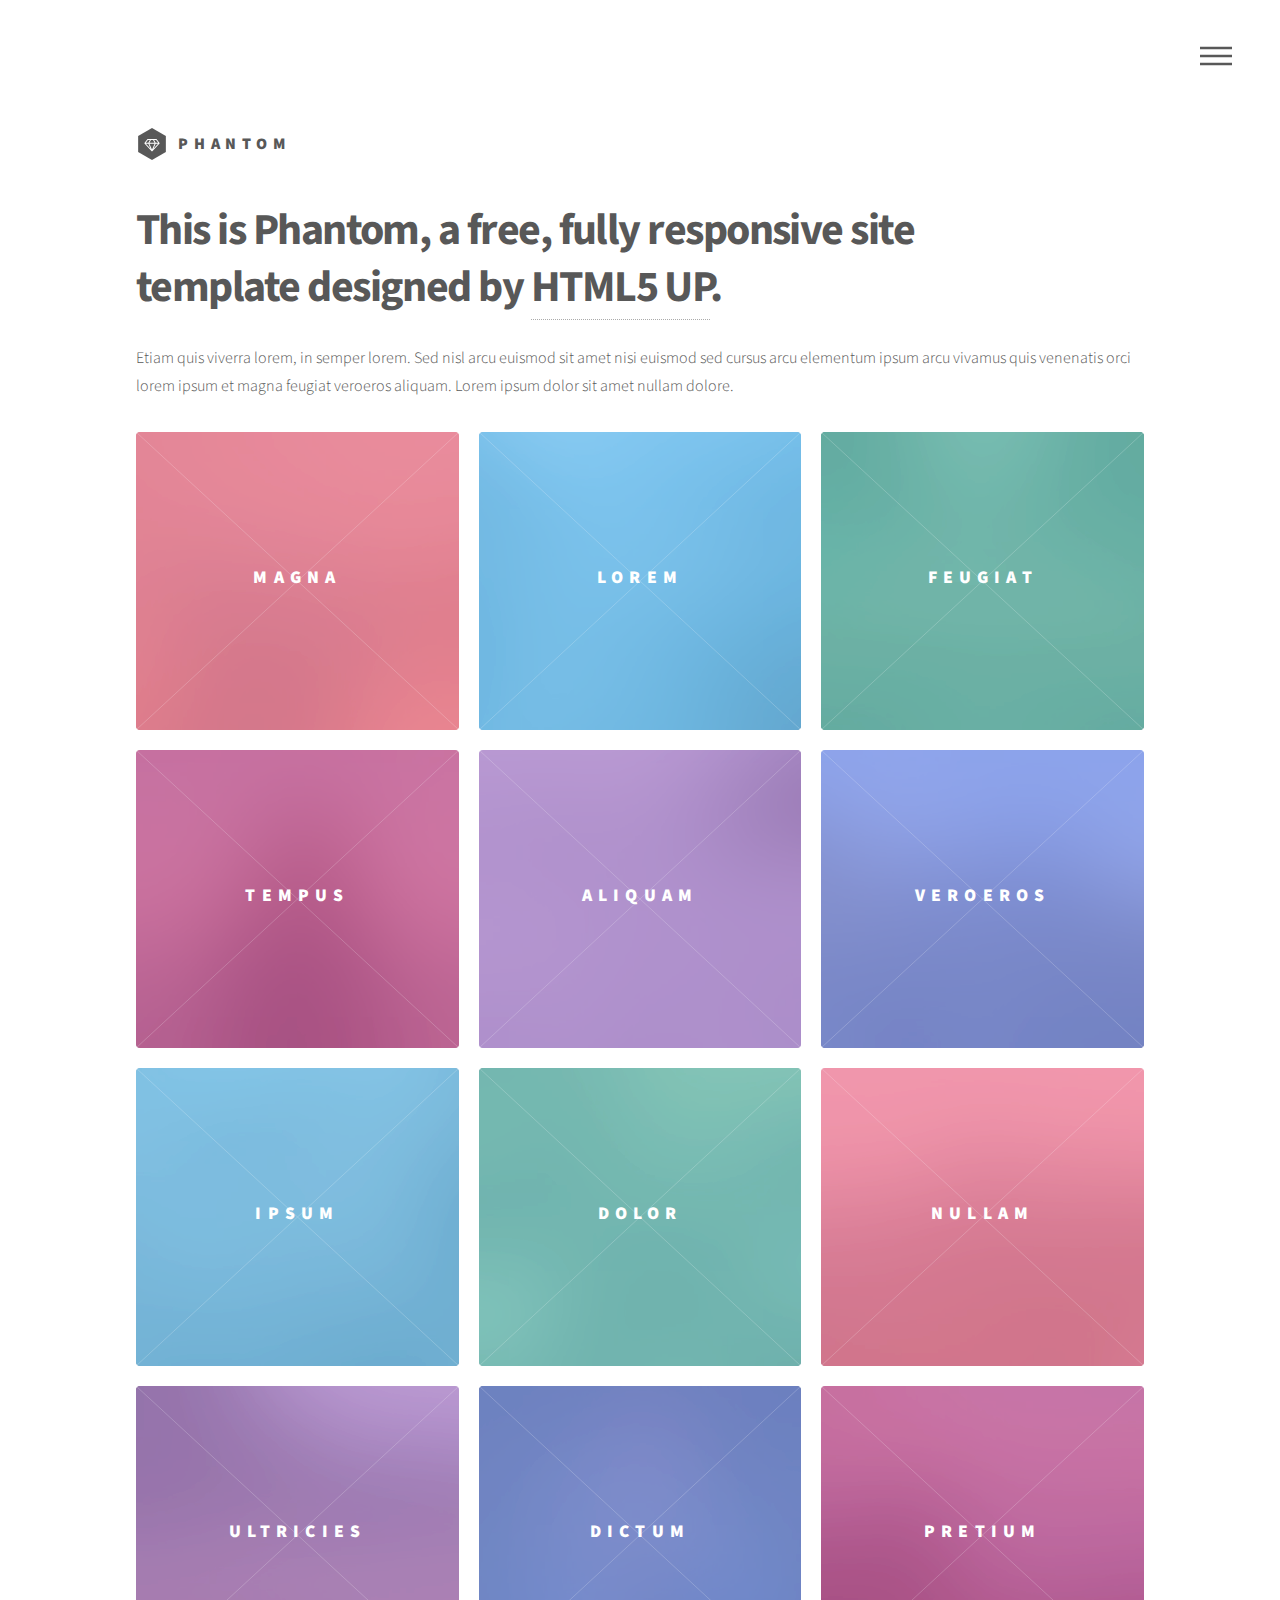
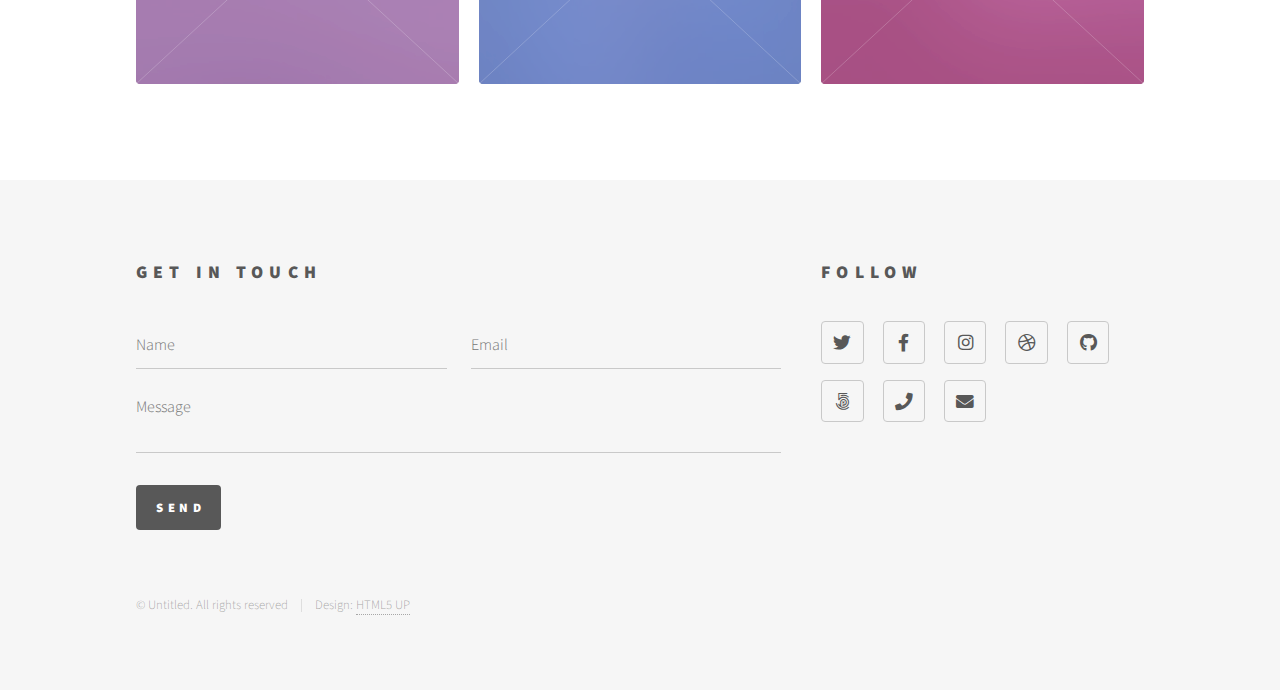
==== index.html @ d9056ede "added template" ====
<!DOCTYPE HTML>
<!--
	Phantom by HTML5 UP
	html5up.net | @ajlkn
	Free for personal and commercial use under the CCA 3.0 license (html5up.net/license)
-->
<html>
	<head>
		<title>Phantom by HTML5 UP</title>
		<meta charset="utf-8" />
		<meta name="viewport" content="width=device-width, initial-scale=1, user-scalable=no" />
		<link rel="stylesheet" href="assets/css/main.css" />
		<noscript><link rel="stylesheet" href="assets/css/noscript.css" /></noscript>
	</head>
	<body class="is-preload">
		<!-- Wrapper -->
			<div id="wrapper">

				<!-- Header -->
					<header id="header">
						<div class="inner">

							<!-- Logo -->
								<a href="index.html" class="logo">
									<span class="symbol"><img src="images/logo.svg" alt="" /></span><span class="title">Phantom</span>
								</a>

							<!-- Nav -->
								<nav>
									<ul>
										<li><a href="#menu">Menu</a></li>
									</ul>
								</nav>

						</div>
					</header>

				<!-- Menu -->
					<nav id="menu">
						<h2>Menu</h2>
						<ul>
							<li><a href="index.html">Home</a></li>
							<li><a href="generic.html">Ipsum veroeros</a></li>
							<li><a href="generic.html">Tempus etiam</a></li>
							<li><a href="generic.html">Consequat dolor</a></li>
							<li><a href="elements.html">Elements</a></li>
						</ul>
					</nav>

				<!-- Main -->
					<div id="main">
						<div class="inner">
							<header>
								<h1>This is Phantom, a free, fully responsive site<br />
								template designed by <a href="http://html5up.net">HTML5 UP</a>.</h1>
								<p>Etiam quis viverra lorem, in semper lorem. Sed nisl arcu euismod sit amet nisi euismod sed cursus arcu elementum ipsum arcu vivamus quis venenatis orci lorem ipsum et magna feugiat veroeros aliquam. Lorem ipsum dolor sit amet nullam dolore.</p>
							</header>
							<section class="tiles">
								<article class="style1">
									<span class="image">
										<img src="images/pic01.jpg" alt="" />
									</span>
									<a href="generic.html">
										<h2>Magna</h2>
										<div class="content">
											<p>Sed nisl arcu euismod sit amet nisi lorem etiam dolor veroeros et feugiat.</p>
										</div>
									</a>
								</article>
								<article class="style2">
									<span class="image">
										<img src="images/pic02.jpg" alt="" />
									</span>
									<a href="generic.html">
										<h2>Lorem</h2>
										<div class="content">
											<p>Sed nisl arcu euismod sit amet nisi lorem etiam dolor veroeros et feugiat.</p>
										</div>
									</a>
								</article>
								<article class="style3">
									<span class="image">
										<img src="images/pic03.jpg" alt="" />
									</span>
									<a href="generic.html">
										<h2>Feugiat</h2>
										<div class="content">
											<p>Sed nisl arcu euismod sit amet nisi lorem etiam dolor veroeros et feugiat.</p>
										</div>
									</a>
								</article>
								<article class="style4">
									<span class="image">
										<img src="images/pic04.jpg" alt="" />
									</span>
									<a href="generic.html">
										<h2>Tempus</h2>
										<div class="content">
											<p>Sed nisl arcu euismod sit amet nisi lorem etiam dolor veroeros et feugiat.</p>
										</div>
									</a>
								</article>
								<article class="style5">
									<span class="image">
										<img src="images/pic05.jpg" alt="" />
									</span>
									<a href="generic.html">
										<h2>Aliquam</h2>
										<div class="content">
											<p>Sed nisl arcu euismod sit amet nisi lorem etiam dolor veroeros et feugiat.</p>
										</div>
									</a>
								</article>
								<article class="style6">
									<span class="image">
										<img src="images/pic06.jpg" alt="" />
									</span>
									<a href="generic.html">
										<h2>Veroeros</h2>
										<div class="content">
											<p>Sed nisl arcu euismod sit amet nisi lorem etiam dolor veroeros et feugiat.</p>
										</div>
									</a>
								</article>
								<article class="style2">
									<span class="image">
										<img src="images/pic07.jpg" alt="" />
									</span>
									<a href="generic.html">
										<h2>Ipsum</h2>
										<div class="content">
											<p>Sed nisl arcu euismod sit amet nisi lorem etiam dolor veroeros et feugiat.</p>
										</div>
									</a>
								</article>
								<article class="style3">
									<span class="image">
										<img src="images/pic08.jpg" alt="" />
									</span>
									<a href="generic.html">
										<h2>Dolor</h2>
										<div class="content">
											<p>Sed nisl arcu euismod sit amet nisi lorem etiam dolor veroeros et feugiat.</p>
										</div>
									</a>
								</article>
								<article class="style1">
									<span class="image">
										<img src="images/pic09.jpg" alt="" />
									</span>
									<a href="generic.html">
										<h2>Nullam</h2>
										<div class="content">
											<p>Sed nisl arcu euismod sit amet nisi lorem etiam dolor veroeros et feugiat.</p>
										</div>
									</a>
								</article>
								<article class="style5">
									<span class="image">
										<img src="images/pic10.jpg" alt="" />
									</span>
									<a href="generic.html">
										<h2>Ultricies</h2>
										<div class="content">
											<p>Sed nisl arcu euismod sit amet nisi lorem etiam dolor veroeros et feugiat.</p>
										</div>
									</a>
								</article>
								<article class="style6">
									<span class="image">
										<img src="images/pic11.jpg" alt="" />
									</span>
									<a href="generic.html">
										<h2>Dictum</h2>
										<div class="content">
											<p>Sed nisl arcu euismod sit amet nisi lorem etiam dolor veroeros et feugiat.</p>
										</div>
									</a>
								</article>
								<article class="style4">
									<span class="image">
										<img src="images/pic12.jpg" alt="" />
									</span>
									<a href="generic.html">
										<h2>Pretium</h2>
										<div class="content">
											<p>Sed nisl arcu euismod sit amet nisi lorem etiam dolor veroeros et feugiat.</p>
										</div>
									</a>
								</article>
							</section>
						</div>
					</div>

				<!-- Footer -->
					<footer id="footer">
						<div class="inner">
							<section>
								<h2>Get in touch</h2>
								<form method="post" action="#">
									<div class="fields">
										<div class="field half">
											<input type="text" name="name" id="name" placeholder="Name" />
										</div>
										<div class="field half">
											<input type="email" name="email" id="email" placeholder="Email" />
										</div>
										<div class="field">
											<textarea name="message" id="message" placeholder="Message"></textarea>
										</div>
									</div>
									<ul class="actions">
										<li><input type="submit" value="Send" class="primary" /></li>
									</ul>
								</form>
							</section>
							<section>
								<h2>Follow</h2>
								<ul class="icons">
									<li><a href="#" class="icon brands style2 fa-twitter"><span class="label">Twitter</span></a></li>
									<li><a href="#" class="icon brands style2 fa-facebook-f"><span class="label">Facebook</span></a></li>
									<li><a href="#" class="icon brands style2 fa-instagram"><span class="label">Instagram</span></a></li>
									<li><a href="#" class="icon brands style2 fa-dribbble"><span class="label">Dribbble</span></a></li>
									<li><a href="#" class="icon brands style2 fa-github"><span class="label">GitHub</span></a></li>
									<li><a href="#" class="icon brands style2 fa-500px"><span class="label">500px</span></a></li>
									<li><a href="#" class="icon solid style2 fa-phone"><span class="label">Phone</span></a></li>
									<li><a href="#" class="icon solid style2 fa-envelope"><span class="label">Email</span></a></li>
								</ul>
							</section>
							<ul class="copyright">
								<li>&copy; Untitled. All rights reserved</li><li>Design: <a href="http://html5up.net">HTML5 UP</a></li>
							</ul>
						</div>
					</footer>

			</div>

		<!-- Scripts -->
			<script src="assets/js/jquery.min.js"></script>
			<script src="assets/js/browser.min.js"></script>
			<script src="assets/js/breakpoints.min.js"></script>
			<script src="assets/js/util.js"></script>
			<script src="assets/js/main.js"></script>

	</body>
</html>
---- assets/css/main.css ----
@import url(fontawesome-all.min.css);
@import url("https://fonts.googleapis.com/css?family=Source+Sans+Pro:300,700,900");

/*
	Phantom by HTML5 UP
	html5up.net | @ajlkn
	Free for personal and commercial use under the CCA 3.0 license (html5up.net/license)
*/

html, body, div, span, applet, object,
iframe, h1, h2, h3, h4, h5, h6, p, blockquote,
pre, a, abbr, acronym, address, big, cite,
code, del, dfn, em, img, ins, kbd, q, s, samp,
small, strike, strong, sub, sup, tt, var, b,
u, i, center, dl, dt, dd, ol, ul, li, fieldset,
form, label, legend, table, caption, tbody,
tfoot, thead, tr, th, td, article, aside,
canvas, details, embed, figure, figcaption,
footer, header, hgroup, menu, nav, output, ruby,
section, summary, time, mark, audio, video {
	margin: 0;
	padding: 0;
	border: 0;
	font-size: 100%;
	font: inherit;
	vertical-align: baseline;}

article, aside, details, figcaption, figure,
footer, header, hgroup, menu, nav, section {
	display: block;}

body {
	line-height: 1;
}

ol, ul {
	list-style: none;
}

blockquote, q {
	quotes: none;
}

	blockquote:before, blockquote:after, q:before, q:after {
		content: '';
		content: none;
	}

table {
	border-collapse: collapse;
	border-spacing: 0;
}

body {
	-webkit-text-size-adjust: none;
}

mark {
	background-color: transparent;
	color: inherit;
}

input::-moz-focus-inner {
	border: 0;
	padding: 0;
}

input, select, textarea {
	-moz-appearance: none;
	-webkit-appearance: none;
	-ms-appearance: none;
	appearance: none;
}

/* Basic */

	@-ms-viewport {
		width: device-width;
	}

	body {
		-ms-overflow-style: scrollbar;
	}

	@media screen and (max-width: 480px) {

		html, body {
			min-width: 320px;
		}

	}

	html {
		box-sizing: border-box;
	}

	*, *:before, *:after {
		box-sizing: inherit;
	}

	body {
		background: #ffffff;
	}

		body.is-preload *, body.is-preload *:before, body.is-preload *:after {
			-moz-animation: none !important;
			-webkit-animation: none !important;
			-ms-animation: none !important;
			animation: none !important;
			-moz-transition: none !important;
			-webkit-transition: none !important;
			-ms-transition: none !important;
			transition: none !important;
		}

/* Type */

	body, input, select, textarea {
		color: #585858;
		font-family: "Source Sans Pro", Helvetica, sans-serif;
		font-size: 16pt;
		font-weight: 300;
		line-height: 1.75;
	}

		@media screen and (max-width: 1680px) {

			body, input, select, textarea {
				font-size: 14pt;
			}

		}

		@media screen and (max-width: 1280px) {

			body, input, select, textarea {
				font-size: 12pt;
			}

		}

	a {
		-moz-transition: border-bottom-color 0.2s ease, color 0.2s ease;
		-webkit-transition: border-bottom-color 0.2s ease, color 0.2s ease;
		-ms-transition: border-bottom-color 0.2s ease, color 0.2s ease;
		transition: border-bottom-color 0.2s ease, color 0.2s ease;
		text-decoration: none;
		color: #585858;
		border-bottom: dotted 1px rgba(88, 88, 88, 0.5);
	}

		a:hover {
			border-bottom-color: transparent;
			color: #f2849e !important;
		}

	strong, b {
		font-weight: 900;
	}

	em, i {
		font-style: italic;
	}

	p {
		margin: 0 0 2em 0;
	}

	h1 {
		font-size: 2.75em;
		font-weight: 700;
		line-height: 1.3;
		margin: 0 0 1em 0;
		letter-spacing: -0.035em;
	}

		h1 a {
			color: inherit;
		}

		@media screen and (max-width: 736px) {

			h1 {
				font-size: 2em;
				margin: 0 0 1em 0;
			}

		}

		@media screen and (max-width: 360px) {

			h1 {
				font-size: 1.75em;
			}

		}

	h2, h3, h4, h5, h6 {
		font-weight: 900;
		line-height: 1.5;
		margin: 0 0 2em 0;
		text-transform: uppercase;
		letter-spacing: 0.35em;
	}

		h2 a, h3 a, h4 a, h5 a, h6 a {
			color: inherit;
		}

	h2 {
		font-size: 1.1em;
	}

	h3 {
		font-size: 1em;
	}

	h4 {
		font-size: 0.8em;
	}

	h5 {
		font-size: 0.8em;
	}

	h6 {
		font-size: 0.8em;
	}

	@media screen and (max-width: 980px) {

		h1 br, h2 br, h3 br, h4 br, h5 br, h6 br {
			display: none;
		}

	}

	@media screen and (max-width: 736px) {

		h2 {
			font-size: 1em;
		}

		h3 {
			font-size: 0.8em;
		}

	}

	sub {
		font-size: 0.8em;
		position: relative;
		top: 0.5em;
	}

	sup {
		font-size: 0.8em;
		position: relative;
		top: -0.5em;
	}

	blockquote {
		border-left: solid 4px #c9c9c9;
		font-style: italic;
		margin: 0 0 2em 0;
		padding: 0.5em 0 0.5em 2em;
	}

	code {
		background: rgba(144, 144, 144, 0.075);
		border-radius: 4px;
		border: solid 1px #c9c9c9;
		font-family: "Courier New", monospace;
		font-size: 0.9em;
		margin: 0 0.25em;
		padding: 0.25em 0.65em;
	}

	pre {
		-webkit-overflow-scrolling: touch;
		font-family: "Courier New", monospace;
		font-size: 0.9em;
		margin: 0 0 2em 0;
	}

		pre code {
			display: block;
			line-height: 1.75;
			padding: 1em 1.5em;
			overflow-x: auto;
		}

	hr {
		border: 0;
		border-bottom: solid 1px #c9c9c9;
		margin: 2em 0;
	}

		hr.major {
			margin: 3em 0;
		}

	.align-left {
		text-align: left;
	}

	.align-center {
		text-align: center;
	}

	.align-right {
		text-align: right;
	}

/* Row */

	.row {
		display: flex;
		flex-wrap: wrap;
		box-sizing: border-box;
		align-items: stretch;
	}

		.row > * {
			box-sizing: border-box;
		}

		.row.gtr-uniform > * > :last-child {
			margin-bottom: 0;
		}

		.row.aln-left {
			justify-content: flex-start;
		}

		.row.aln-center {
			justify-content: center;
		}

		.row.aln-right {
			justify-content: flex-end;
		}

		.row.aln-top {
			align-items: flex-start;
		}

		.row.aln-middle {
			align-items: center;
		}

		.row.aln-bottom {
			align-items: flex-end;
		}

		.row > .imp {
			order: -1;
		}

		.row > .col-1 {
			width: 8.33333%;
		}

		.row > .off-1 {
			margin-left: 8.33333%;
		}

		.row > .col-2 {
			width: 16.66667%;
		}

		.row > .off-2 {
			margin-left: 16.66667%;
		}

		.row > .col-3 {
			width: 25%;
		}

		.row > .off-3 {
			margin-left: 25%;
		}

		.row > .col-4 {
			width: 33.33333%;
		}

		.row > .off-4 {
			margin-left: 33.33333%;
		}

		.row > .col-5 {
			width: 41.66667%;
		}

		.row > .off-5 {
			margin-left: 41.66667%;
		}

		.row > .col-6 {
			width: 50%;
		}

		.row > .off-6 {
			margin-left: 50%;
		}

		.row > .col-7 {
			width: 58.33333%;
		}

		.row > .off-7 {
			margin-left: 58.33333%;
		}

		.row > .col-8 {
			width: 66.66667%;
		}

		.row > .off-8 {
			margin-left: 66.66667%;
		}

		.row > .col-9 {
			width: 75%;
		}

		.row > .off-9 {
			margin-left: 75%;
		}

		.row > .col-10 {
			width: 83.33333%;
		}

		.row > .off-10 {
			margin-left: 83.33333%;
		}

		.row > .col-11 {
			width: 91.66667%;
		}

		.row > .off-11 {
			margin-left: 91.66667%;
		}

		.row > .col-12 {
			width: 100%;
		}

		.row > .off-12 {
			margin-left: 100%;
		}

		.row.gtr-0 {
			margin-top: 0;
			margin-left: 0em;
		}

			.row.gtr-0 > * {
				padding: 0 0 0 0em;
			}

			.row.gtr-0.gtr-uniform {
				margin-top: 0em;
			}

				.row.gtr-0.gtr-uniform > * {
					padding-top: 0em;
				}

		.row.gtr-25 {
			margin-top: 0;
			margin-left: -0.5em;
		}

			.row.gtr-25 > * {
				padding: 0 0 0 0.5em;
			}

			.row.gtr-25.gtr-uniform {
				margin-top: -0.5em;
			}

				.row.gtr-25.gtr-uniform > * {
					padding-top: 0.5em;
				}

		.row.gtr-50 {
			margin-top: 0;
			margin-left: -1em;
		}

			.row.gtr-50 > * {
				padding: 0 0 0 1em;
			}

			.row.gtr-50.gtr-uniform {
				margin-top: -1em;
			}

				.row.gtr-50.gtr-uniform > * {
					padding-top: 1em;
				}

		.row {
			margin-top: 0;
			margin-left: -2em;
		}

			.row > * {
				padding: 0 0 0 2em;
			}

			.row.gtr-uniform {
				margin-top: -2em;
			}

				.row.gtr-uniform > * {
					padding-top: 2em;
				}

		.row.gtr-150 {
			margin-top: 0;
			margin-left: -3em;
		}

			.row.gtr-150 > * {
				padding: 0 0 0 3em;
			}

			.row.gtr-150.gtr-uniform {
				margin-top: -3em;
			}

				.row.gtr-150.gtr-uniform > * {
					padding-top: 3em;
				}

		.row.gtr-200 {
			margin-top: 0;
			margin-left: -4em;
		}

			.row.gtr-200 > * {
				padding: 0 0 0 4em;
			}

			.row.gtr-200.gtr-uniform {
				margin-top: -4em;
			}

				.row.gtr-200.gtr-uniform > * {
					padding-top: 4em;
				}

		@media screen and (max-width: 1680px) {

			.row {
				display: flex;
				flex-wrap: wrap;
				box-sizing: border-box;
				align-items: stretch;
			}

				.row > * {
					box-sizing: border-box;
				}

				.row.gtr-uniform > * > :last-child {
					margin-bottom: 0;
				}

				.row.aln-left {
					justify-content: flex-start;
				}

				.row.aln-center {
					justify-content: center;
				}

				.row.aln-right {
					justify-content: flex-end;
				}

				.row.aln-top {
					align-items: flex-start;
				}

				.row.aln-middle {
					align-items: center;
				}

				.row.aln-bottom {
					align-items: flex-end;
				}

				.row > .imp-xlarge {
					order: -1;
				}

				.row > .col-1-xlarge {
					width: 8.33333%;
				}

				.row > .off-1-xlarge {
					margin-left: 8.33333%;
				}

				.row > .col-2-xlarge {
					width: 16.66667%;
				}

				.row > .off-2-xlarge {
					margin-left: 16.66667%;
				}

				.row > .col-3-xlarge {
					width: 25%;
				}

				.row > .off-3-xlarge {
					margin-left: 25%;
				}

				.row > .col-4-xlarge {
					width: 33.33333%;
				}

				.row > .off-4-xlarge {
					margin-left: 33.33333%;
				}

				.row > .col-5-xlarge {
					width: 41.66667%;
				}

				.row > .off-5-xlarge {
					margin-left: 41.66667%;
				}

				.row > .col-6-xlarge {
					width: 50%;
				}

				.row > .off-6-xlarge {
					margin-left: 50%;
				}

				.row > .col-7-xlarge {
					width: 58.33333%;
				}

				.row > .off-7-xlarge {
					margin-left: 58.33333%;
				}

				.row > .col-8-xlarge {
					width: 66.66667%;
				}

				.row > .off-8-xlarge {
					margin-left: 66.66667%;
				}

				.row > .col-9-xlarge {
					width: 75%;
				}

				.row > .off-9-xlarge {
					margin-left: 75%;
				}

				.row > .col-10-xlarge {
					width: 83.33333%;
				}

				.row > .off-10-xlarge {
					margin-left: 83.33333%;
				}

				.row > .col-11-xlarge {
					width: 91.66667%;
				}

				.row > .off-11-xlarge {
					margin-left: 91.66667%;
				}

				.row > .col-12-xlarge {
					width: 100%;
				}

				.row > .off-12-xlarge {
					margin-left: 100%;
				}

				.row.gtr-0 {
					margin-top: 0;
					margin-left: 0em;
				}

					.row.gtr-0 > * {
						padding: 0 0 0 0em;
					}

					.row.gtr-0.gtr-uniform {
						margin-top: 0em;
					}

						.row.gtr-0.gtr-uniform > * {
							padding-top: 0em;
						}

				.row.gtr-25 {
					margin-top: 0;
					margin-left: -0.5em;
				}

					.row.gtr-25 > * {
						padding: 0 0 0 0.5em;
					}

					.row.gtr-25.gtr-uniform {
						margin-top: -0.5em;
					}

						.row.gtr-25.gtr-uniform > * {
							padding-top: 0.5em;
						}

				.row.gtr-50 {
					margin-top: 0;
					margin-left: -1em;
				}

					.row.gtr-50 > * {
						padding: 0 0 0 1em;
					}

					.row.gtr-50.gtr-uniform {
						margin-top: -1em;
					}

						.row.gtr-50.gtr-uniform > * {
							padding-top: 1em;
						}

				.row {
					margin-top: 0;
					margin-left: -2em;
				}

					.row > * {
						padding: 0 0 0 2em;
					}

					.row.gtr-uniform {
						margin-top: -2em;
					}

						.row.gtr-uniform > * {
							padding-top: 2em;
						}

				.row.gtr-150 {
					margin-top: 0;
					margin-left: -3em;
				}

					.row.gtr-150 > * {
						padding: 0 0 0 3em;
					}

					.row.gtr-150.gtr-uniform {
						margin-top: -3em;
					}

						.row.gtr-150.gtr-uniform > * {
							padding-top: 3em;
						}

				.row.gtr-200 {
					margin-top: 0;
					margin-left: -4em;
				}

					.row.gtr-200 > * {
						padding: 0 0 0 4em;
					}

					.row.gtr-200.gtr-uniform {
						margin-top: -4em;
					}

						.row.gtr-200.gtr-uniform > * {
							padding-top: 4em;
						}

		}

		@media screen and (max-width: 1280px) {

			.row {
				display: flex;
				flex-wrap: wrap;
				box-sizing: border-box;
				align-items: stretch;
			}

				.row > * {
					box-sizing: border-box;
				}

				.row.gtr-uniform > * > :last-child {
					margin-bottom: 0;
				}

				.row.aln-left {
					justify-content: flex-start;
				}

				.row.aln-center {
					justify-content: center;
				}

				.row.aln-right {
					justify-content: flex-end;
				}

				.row.aln-top {
					align-items: flex-start;
				}

				.row.aln-middle {
					align-items: center;
				}

				.row.aln-bottom {
					align-items: flex-end;
				}

				.row > .imp-large {
					order: -1;
				}

				.row > .col-1-large {
					width: 8.33333%;
				}

				.row > .off-1-large {
					margin-left: 8.33333%;
				}

				.row > .col-2-large {
					width: 16.66667%;
				}

				.row > .off-2-large {
					margin-left: 16.66667%;
				}

				.row > .col-3-large {
					width: 25%;
				}

				.row > .off-3-large {
					margin-left: 25%;
				}

				.row > .col-4-large {
					width: 33.33333%;
				}

				.row > .off-4-large {
					margin-left: 33.33333%;
				}

				.row > .col-5-large {
					width: 41.66667%;
				}

				.row > .off-5-large {
					margin-left: 41.66667%;
				}

				.row > .col-6-large {
					width: 50%;
				}

				.row > .off-6-large {
					margin-left: 50%;
				}

				.row > .col-7-large {
					width: 58.33333%;
				}

				.row > .off-7-large {
					margin-left: 58.33333%;
				}

				.row > .col-8-large {
					width: 66.66667%;
				}

				.row > .off-8-large {
					margin-left: 66.66667%;
				}

				.row > .col-9-large {
					width: 75%;
				}

				.row > .off-9-large {
					margin-left: 75%;
				}

				.row > .col-10-large {
					width: 83.33333%;
				}

				.row > .off-10-large {
					margin-left: 83.33333%;
				}

				.row > .col-11-large {
					width: 91.66667%;
				}

				.row > .off-11-large {
					margin-left: 91.66667%;
				}

				.row > .col-12-large {
					width: 100%;
				}

				.row > .off-12-large {
					margin-left: 100%;
				}

				.row.gtr-0 {
					margin-top: 0;
					margin-left: 0em;
				}

					.row.gtr-0 > * {
						padding: 0 0 0 0em;
					}

					.row.gtr-0.gtr-uniform {
						margin-top: 0em;
					}

						.row.gtr-0.gtr-uniform > * {
							padding-top: 0em;
						}

				.row.gtr-25 {
					margin-top: 0;
					margin-left: -0.5em;
				}

					.row.gtr-25 > * {
						padding: 0 0 0 0.5em;
					}

					.row.gtr-25.gtr-uniform {
						margin-top: -0.5em;
					}

						.row.gtr-25.gtr-uniform > * {
							padding-top: 0.5em;
						}

				.row.gtr-50 {
					margin-top: 0;
					margin-left: -1em;
				}

					.row.gtr-50 > * {
						padding: 0 0 0 1em;
					}

					.row.gtr-50.gtr-uniform {
						margin-top: -1em;
					}

						.row.gtr-50.gtr-uniform > * {
							padding-top: 1em;
						}

				.row {
					margin-top: 0;
					margin-left: -2em;
				}

					.row > * {
						padding: 0 0 0 2em;
					}

					.row.gtr-uniform {
						margin-top: -2em;
					}

						.row.gtr-uniform > * {
							padding-top: 2em;
						}

				.row.gtr-150 {
					margin-top: 0;
					margin-left: -3em;
				}

					.row.gtr-150 > * {
						padding: 0 0 0 3em;
					}

					.row.gtr-150.gtr-uniform {
						margin-top: -3em;
					}

						.row.gtr-150.gtr-uniform > * {
							padding-top: 3em;
						}

				.row.gtr-200 {
					margin-top: 0;
					margin-left: -4em;
				}

					.row.gtr-200 > * {
						padding: 0 0 0 4em;
					}

					.row.gtr-200.gtr-uniform {
						margin-top: -4em;
					}

						.row.gtr-200.gtr-uniform > * {
							padding-top: 4em;
						}

		}

		@media screen and (max-width: 980px) {

			.row {
				display: flex;
				flex-wrap: wrap;
				box-sizing: border-box;
				align-items: stretch;
			}

				.row > * {
					box-sizing: border-box;
				}

				.row.gtr-uniform > * > :last-child {
					margin-bottom: 0;
				}

				.row.aln-left {
					justify-content: flex-start;
				}

				.row.aln-center {
					justify-content: center;
				}

				.row.aln-right {
					justify-content: flex-end;
				}

				.row.aln-top {
					align-items: flex-start;
				}

				.row.aln-middle {
					align-items: center;
				}

				.row.aln-bottom {
					align-items: flex-end;
				}

				.row > .imp-medium {
					order: -1;
				}

				.row > .col-1-medium {
					width: 8.33333%;
				}

				.row > .off-1-medium {
					margin-left: 8.33333%;
				}

				.row > .col-2-medium {
					width: 16.66667%;
				}

				.row > .off-2-medium {
					margin-left: 16.66667%;
				}

				.row > .col-3-medium {
					width: 25%;
				}

				.row > .off-3-medium {
					margin-left: 25%;
				}

				.row > .col-4-medium {
					width: 33.33333%;
				}

				.row > .off-4-medium {
					margin-left: 33.33333%;
				}

				.row > .col-5-medium {
					width: 41.66667%;
				}

				.row > .off-5-medium {
					margin-left: 41.66667%;
				}

				.row > .col-6-medium {
					width: 50%;
				}

				.row > .off-6-medium {
					margin-left: 50%;
				}

				.row > .col-7-medium {
					width: 58.33333%;
				}

				.row > .off-7-medium {
					margin-left: 58.33333%;
				}

				.row > .col-8-medium {
					width: 66.66667%;
				}

				.row > .off-8-medium {
					margin-left: 66.66667%;
				}

				.row > .col-9-medium {
					width: 75%;
				}

				.row > .off-9-medium {
					margin-left: 75%;
				}

				.row > .col-10-medium {
					width: 83.33333%;
				}

				.row > .off-10-medium {
					margin-left: 83.33333%;
				}

				.row > .col-11-medium {
					width: 91.66667%;
				}

				.row > .off-11-medium {
					margin-left: 91.66667%;
				}

				.row > .col-12-medium {
					width: 100%;
				}

				.row > .off-12-medium {
					margin-left: 100%;
				}

				.row.gtr-0 {
					margin-top: 0;
					margin-left: 0em;
				}

					.row.gtr-0 > * {
						padding: 0 0 0 0em;
					}

					.row.gtr-0.gtr-uniform {
						margin-top: 0em;
					}

						.row.gtr-0.gtr-uniform > * {
							padding-top: 0em;
						}

				.row.gtr-25 {
					margin-top: 0;
					margin-left: -0.375em;
				}

					.row.gtr-25 > * {
						padding: 0 0 0 0.375em;
					}

					.row.gtr-25.gtr-uniform {
						margin-top: -0.375em;
					}

						.row.gtr-25.gtr-uniform > * {
							padding-top: 0.375em;
						}

				.row.gtr-50 {
					margin-top: 0;
					margin-left: -0.75em;
				}

					.row.gtr-50 > * {
						padding: 0 0 0 0.75em;
					}

					.row.gtr-50.gtr-uniform {
						margin-top: -0.75em;
					}

						.row.gtr-50.gtr-uniform > * {
							padding-top: 0.75em;
						}

				.row {
					margin-top: 0;
					margin-left: -1.5em;
				}

					.row > * {
						padding: 0 0 0 1.5em;
					}

					.row.gtr-uniform {
						margin-top: -1.5em;
					}

						.row.gtr-uniform > * {
							padding-top: 1.5em;
						}

				.row.gtr-150 {
					margin-top: 0;
					margin-left: -2.25em;
				}

					.row.gtr-150 > * {
						padding: 0 0 0 2.25em;
					}

					.row.gtr-150.gtr-uniform {
						margin-top: -2.25em;
					}

						.row.gtr-150.gtr-uniform > * {
							padding-top: 2.25em;
						}

				.row.gtr-200 {
					margin-top: 0;
					margin-left: -3em;
				}

					.row.gtr-200 > * {
						padding: 0 0 0 3em;
					}

					.row.gtr-200.gtr-uniform {
						margin-top: -3em;
					}

						.row.gtr-200.gtr-uniform > * {
							padding-top: 3em;
						}

		}

		@media screen and (max-width: 736px) {

			.row {
				display: flex;
				flex-wrap: wrap;
				box-sizing: border-box;
				align-items: stretch;
			}

				.row > * {
					box-sizing: border-box;
				}

				.row.gtr-uniform > * > :last-child {
					margin-bottom: 0;
				}

				.row.aln-left {
					justify-content: flex-start;
				}

				.row.aln-center {
					justify-content: center;
				}

				.row.aln-right {
					justify-content: flex-end;
				}

				.row.aln-top {
					align-items: flex-start;
				}

				.row.aln-middle {
					align-items: center;
				}

				.row.aln-bottom {
					align-items: flex-end;
				}

				.row > .imp-small {
					order: -1;
				}

				.row > .col-1-small {
					width: 8.33333%;
				}

				.row > .off-1-small {
					margin-left: 8.33333%;
				}

				.row > .col-2-small {
					width: 16.66667%;
				}

				.row > .off-2-small {
					margin-left: 16.66667%;
				}

				.row > .col-3-small {
					width: 25%;
				}

				.row > .off-3-small {
					margin-left: 25%;
				}

				.row > .col-4-small {
					width: 33.33333%;
				}

				.row > .off-4-small {
					margin-left: 33.33333%;
				}

				.row > .col-5-small {
					width: 41.66667%;
				}

				.row > .off-5-small {
					margin-left: 41.66667%;
				}

				.row > .col-6-small {
					width: 50%;
				}

				.row > .off-6-small {
					margin-left: 50%;
				}

				.row > .col-7-small {
					width: 58.33333%;
				}

				.row > .off-7-small {
					margin-left: 58.33333%;
				}

				.row > .col-8-small {
					width: 66.66667%;
				}

				.row > .off-8-small {
					margin-left: 66.66667%;
				}

				.row > .col-9-small {
					width: 75%;
				}

				.row > .off-9-small {
					margin-left: 75%;
				}

				.row > .col-10-small {
					width: 83.33333%;
				}

				.row > .off-10-small {
					margin-left: 83.33333%;
				}

				.row > .col-11-small {
					width: 91.66667%;
				}

				.row > .off-11-small {
					margin-left: 91.66667%;
				}

				.row > .col-12-small {
					width: 100%;
				}

				.row > .off-12-small {
					margin-left: 100%;
				}

				.row.gtr-0 {
					margin-top: 0;
					margin-left: 0em;
				}

					.row.gtr-0 > * {
						padding: 0 0 0 0em;
					}

					.row.gtr-0.gtr-uniform {
						margin-top: 0em;
					}

						.row.gtr-0.gtr-uniform > * {
							padding-top: 0em;
						}

				.row.gtr-25 {
					margin-top: 0;
					margin-left: -0.25em;
				}

					.row.gtr-25 > * {
						padding: 0 0 0 0.25em;
					}

					.row.gtr-25.gtr-uniform {
						margin-top: -0.25em;
					}

						.row.gtr-25.gtr-uniform > * {
							padding-top: 0.25em;
						}

				.row.gtr-50 {
					margin-top: 0;
					margin-left: -0.5em;
				}

					.row.gtr-50 > * {
						padding: 0 0 0 0.5em;
					}

					.row.gtr-50.gtr-uniform {
						margin-top: -0.5em;
					}

						.row.gtr-50.gtr-uniform > * {
							padding-top: 0.5em;
						}

				.row {
					margin-top: 0;
					margin-left: -1em;
				}

					.row > * {
						padding: 0 0 0 1em;
					}

					.row.gtr-uniform {
						margin-top: -1em;
					}

						.row.gtr-uniform > * {
							padding-top: 1em;
						}

				.row.gtr-150 {
					margin-top: 0;
					margin-left: -1.5em;
				}

					.row.gtr-150 > * {
						padding: 0 0 0 1.5em;
					}

					.row.gtr-150.gtr-uniform {
						margin-top: -1.5em;
					}

						.row.gtr-150.gtr-uniform > * {
							padding-top: 1.5em;
						}

				.row.gtr-200 {
					margin-top: 0;
					margin-left: -2em;
				}

					.row.gtr-200 > * {
						padding: 0 0 0 2em;
					}

					.row.gtr-200.gtr-uniform {
						margin-top: -2em;
					}

						.row.gtr-200.gtr-uniform > * {
							padding-top: 2em;
						}

		}

		@media screen and (max-width: 480px) {

			.row {
				display: flex;
				flex-wrap: wrap;
				box-sizing: border-box;
				align-items: stretch;
			}

				.row > * {
					box-sizing: border-box;
				}

				.row.gtr-uniform > * > :last-child {
					margin-bottom: 0;
				}

				.row.aln-left {
					justify-content: flex-start;
				}

				.row.aln-center {
					justify-content: center;
				}

				.row.aln-right {
					justify-content: flex-end;
				}

				.row.aln-top {
					align-items: flex-start;
				}

				.row.aln-middle {
					align-items: center;
				}

				.row.aln-bottom {
					align-items: flex-end;
				}

				.row > .imp-xsmall {
					order: -1;
				}

				.row > .col-1-xsmall {
					width: 8.33333%;
				}

				.row > .off-1-xsmall {
					margin-left: 8.33333%;
				}

				.row > .col-2-xsmall {
					width: 16.66667%;
				}

				.row > .off-2-xsmall {
					margin-left: 16.66667%;
				}

				.row > .col-3-xsmall {
					width: 25%;
				}

				.row > .off-3-xsmall {
					margin-left: 25%;
				}

				.row > .col-4-xsmall {
					width: 33.33333%;
				}

				.row > .off-4-xsmall {
					margin-left: 33.33333%;
				}

				.row > .col-5-xsmall {
					width: 41.66667%;
				}

				.row > .off-5-xsmall {
					margin-left: 41.66667%;
				}

				.row > .col-6-xsmall {
					width: 50%;
				}

				.row > .off-6-xsmall {
					margin-left: 50%;
				}

				.row > .col-7-xsmall {
					width: 58.33333%;
				}

				.row > .off-7-xsmall {
					margin-left: 58.33333%;
				}

				.row > .col-8-xsmall {
					width: 66.66667%;
				}

				.row > .off-8-xsmall {
					margin-left: 66.66667%;
				}

				.row > .col-9-xsmall {
					width: 75%;
				}

				.row > .off-9-xsmall {
					margin-left: 75%;
				}

				.row > .col-10-xsmall {
					width: 83.33333%;
				}

				.row > .off-10-xsmall {
					margin-left: 83.33333%;
				}

				.row > .col-11-xsmall {
					width: 91.66667%;
				}

				.row > .off-11-xsmall {
					margin-left: 91.66667%;
				}

				.row > .col-12-xsmall {
					width: 100%;
				}

				.row > .off-12-xsmall {
					margin-left: 100%;
				}

				.row.gtr-0 {
					margin-top: 0;
					margin-left: 0em;
				}

					.row.gtr-0 > * {
						padding: 0 0 0 0em;
					}

					.row.gtr-0.gtr-uniform {
						margin-top: 0em;
					}

						.row.gtr-0.gtr-uniform > * {
							padding-top: 0em;
						}

				.row.gtr-25 {
					margin-top: 0;
					margin-left: -0.25em;
				}

					.row.gtr-25 > * {
						padding: 0 0 0 0.25em;
					}

					.row.gtr-25.gtr-uniform {
						margin-top: -0.25em;
					}

						.row.gtr-25.gtr-uniform > * {
							padding-top: 0.25em;
						}

				.row.gtr-50 {
					margin-top: 0;
					margin-left: -0.5em;
				}

					.row.gtr-50 > * {
						padding: 0 0 0 0.5em;
					}

					.row.gtr-50.gtr-uniform {
						margin-top: -0.5em;
					}

						.row.gtr-50.gtr-uniform > * {
							padding-top: 0.5em;
						}

				.row {
					margin-top: 0;
					margin-left: -1em;
				}

					.row > * {
						padding: 0 0 0 1em;
					}

					.row.gtr-uniform {
						margin-top: -1em;
					}

						.row.gtr-uniform > * {
							padding-top: 1em;
						}

				.row.gtr-150 {
					margin-top: 0;
					margin-left: -1.5em;
				}

					.row.gtr-150 > * {
						padding: 0 0 0 1.5em;
					}

					.row.gtr-150.gtr-uniform {
						margin-top: -1.5em;
					}

						.row.gtr-150.gtr-uniform > * {
							padding-top: 1.5em;
						}

				.row.gtr-200 {
					margin-top: 0;
					margin-left: -2em;
				}

					.row.gtr-200 > * {
						padding: 0 0 0 2em;
					}

					.row.gtr-200.gtr-uniform {
						margin-top: -2em;
					}

						.row.gtr-200.gtr-uniform > * {
							padding-top: 2em;
						}

		}

/* Section/Article */

	section.special, article.special {
		text-align: center;
	}

	header p {
		margin-top: -1em;
	}

	@media screen and (max-width: 736px) {

		header p {
			margin-top: 0;
		}

	}

/* Icon */

	.icon {
		text-decoration: none;
		border-bottom: none;
		position: relative;
	}

		.icon:before {
			-moz-osx-font-smoothing: grayscale;
			-webkit-font-smoothing: antialiased;
			display: inline-block;
			font-style: normal;
			font-variant: normal;
			text-rendering: auto;
			line-height: 1;
			text-transform: none !important;
			font-family: 'Font Awesome 5 Free';
			font-weight: 400;
		}

		.icon > .label {
			display: none;
		}

		.icon:before {
			line-height: inherit;
		}

		.icon.solid:before {
			font-weight: 900;
		}

		.icon.brands:before {
			font-family: 'Font Awesome 5 Brands';
		}

		.icon.style2 {
			-moz-transition: background-color 0.2s ease-in-out, color 0.2s ease-in-out, border-color 0.2s ease-in-out;
			-webkit-transition: background-color 0.2s ease-in-out, color 0.2s ease-in-out, border-color 0.2s ease-in-out;
			-ms-transition: background-color 0.2s ease-in-out, color 0.2s ease-in-out, border-color 0.2s ease-in-out;
			transition: background-color 0.2s ease-in-out, color 0.2s ease-in-out, border-color 0.2s ease-in-out;
			background-color: transparent;
			border: solid 1px #c9c9c9;
			border-radius: 4px;
			width: 2.65em;
			height: 2.65em;
			display: inline-block;
			text-align: center;
			line-height: 2.65em;
			color: inherit;
		}

			.icon.style2:before {
				font-size: 1.1em;
			}

			.icon.style2:hover {
				color: #f2849e;
				border-color: #f2849e;
			}

			.icon.style2:active {
				background-color: rgba(242, 132, 158, 0.1);
			}

/* List */

	ol {
		list-style: decimal;
		margin: 0 0 2em 0;
		padding-left: 1.25em;
	}

		ol li {
			padding-left: 0.25em;
		}

	ul {
		list-style: disc;
		margin: 0 0 2em 0;
		padding-left: 1em;
	}

		ul li {
			padding-left: 0.5em;
		}

		ul.alt {
			list-style: none;
			padding-left: 0;
		}

			ul.alt li {
				border-top: solid 1px #c9c9c9;
				padding: 0.5em 0;
			}

				ul.alt li:first-child {
					border-top: 0;
					padding-top: 0;
				}

	dl {
		margin: 0 0 2em 0;
	}

		dl dt {
			display: block;
			font-weight: 900;
			margin: 0 0 1em 0;
		}

		dl dd {
			margin-left: 2em;
		}

/* Actions */

	ul.actions {
		display: -moz-flex;
		display: -webkit-flex;
		display: -ms-flex;
		display: flex;
		cursor: default;
		list-style: none;
		margin-left: -1em;
		padding-left: 0;
	}

		ul.actions li {
			padding: 0 0 0 1em;
			vertical-align: middle;
		}

		ul.actions.special {
			-moz-justify-content: center;
			-webkit-justify-content: center;
			-ms-justify-content: center;
			justify-content: center;
			width: 100%;
			margin-left: 0;
		}

			ul.actions.special li:first-child {
				padding-left: 0;
			}

		ul.actions.stacked {
			-moz-flex-direction: column;
			-webkit-flex-direction: column;
			-ms-flex-direction: column;
			flex-direction: column;
			margin-left: 0;
		}

			ul.actions.stacked li {
				padding: 1.3em 0 0 0;
			}

				ul.actions.stacked li:first-child {
					padding-top: 0;
				}

		ul.actions.fit {
			width: calc(100% + 1em);
		}

			ul.actions.fit li {
				-moz-flex-grow: 1;
				-webkit-flex-grow: 1;
				-ms-flex-grow: 1;
				flex-grow: 1;
				-moz-flex-shrink: 1;
				-webkit-flex-shrink: 1;
				-ms-flex-shrink: 1;
				flex-shrink: 1;
				width: 100%;
			}

				ul.actions.fit li > * {
					width: 100%;
				}

			ul.actions.fit.stacked {
				width: 100%;
			}

		@media screen and (max-width: 480px) {

			ul.actions:not(.fixed) {
				-moz-flex-direction: column;
				-webkit-flex-direction: column;
				-ms-flex-direction: column;
				flex-direction: column;
				margin-left: 0;
				width: 100% !important;
			}

				ul.actions:not(.fixed) li {
					-moz-flex-grow: 1;
					-webkit-flex-grow: 1;
					-ms-flex-grow: 1;
					flex-grow: 1;
					-moz-flex-shrink: 1;
					-webkit-flex-shrink: 1;
					-ms-flex-shrink: 1;
					flex-shrink: 1;
					padding: 1em 0 0 0;
					text-align: center;
					width: 100%;
				}

					ul.actions:not(.fixed) li > * {
						width: 100%;
					}

					ul.actions:not(.fixed) li:first-child {
						padding-top: 0;
					}

					ul.actions:not(.fixed) li input[type="submit"],
					ul.actions:not(.fixed) li input[type="reset"],
					ul.actions:not(.fixed) li input[type="button"],
					ul.actions:not(.fixed) li button,
					ul.actions:not(.fixed) li .button {
						width: 100%;
					}

						ul.actions:not(.fixed) li input[type="submit"].icon:before,
						ul.actions:not(.fixed) li input[type="reset"].icon:before,
						ul.actions:not(.fixed) li input[type="button"].icon:before,
						ul.actions:not(.fixed) li button.icon:before,
						ul.actions:not(.fixed) li .button.icon:before {
							margin-left: -0.5rem;
						}

		}

/* Icons */

	ul.icons {
		cursor: default;
		list-style: none;
		padding-left: 0;
		margin: -1em 0 2em -1em;
	}

		ul.icons li {
			display: inline-block;
			padding: 1em 0 0 1em;
		}

/* Form */

	form {
		margin: 0 0 2em 0;
		overflow-x: hidden;
	}

		form > :last-child {
			margin-bottom: 0;
		}

		form > .fields {
			display: -moz-flex;
			display: -webkit-flex;
			display: -ms-flex;
			display: flex;
			-moz-flex-wrap: wrap;
			-webkit-flex-wrap: wrap;
			-ms-flex-wrap: wrap;
			flex-wrap: wrap;
			width: calc(100% + 3em);
			margin: -1.5em 0 2em -1.5em;
		}

			form > .fields > .field {
				-moz-flex-grow: 0;
				-webkit-flex-grow: 0;
				-ms-flex-grow: 0;
				flex-grow: 0;
				-moz-flex-shrink: 0;
				-webkit-flex-shrink: 0;
				-ms-flex-shrink: 0;
				flex-shrink: 0;
				padding: 1.5em 0 0 1.5em;
				width: calc(100% - 1.5em);
			}

				form > .fields > .field.half {
					width: calc(50% - 0.75em);
				}

				form > .fields > .field.third {
					width: calc(100%/3 - 0.5em);
				}

				form > .fields > .field.quarter {
					width: calc(25% - 0.375em);
				}

		@media screen and (max-width: 480px) {

			form > .fields {
				width: calc(100% + 3em);
				margin: -1.5em 0 2em -1.5em;
			}

				form > .fields > .field {
					padding: 1.5em 0 0 1.5em;
					width: calc(100% - 1.5em);
				}

					form > .fields > .field.half {
						width: calc(100% - 1.5em);
					}

					form > .fields > .field.third {
						width: calc(100% - 1.5em);
					}

					form > .fields > .field.quarter {
						width: calc(100% - 1.5em);
					}

		}

	label {
		display: block;
		font-size: 0.9em;
		font-weight: 900;
		margin: 0 0 1em 0;
	}

	input[type="text"],
	input[type="password"],
	input[type="email"],
	input[type="tel"],
	select,
	textarea {
		-moz-appearance: none;
		-webkit-appearance: none;
		-ms-appearance: none;
		appearance: none;
		background-color: transparent;
		border: none;
		border-radius: 0;
		border-bottom: solid 1px #c9c9c9;
		color: inherit;
		display: block;
		outline: 0;
		padding: 0;
		text-decoration: none;
		width: 100%;
	}

		input[type="text"]:invalid,
		input[type="password"]:invalid,
		input[type="email"]:invalid,
		input[type="tel"]:invalid,
		select:invalid,
		textarea:invalid {
			box-shadow: none;
		}

		input[type="text"]:focus,
		input[type="password"]:focus,
		input[type="email"]:focus,
		input[type="tel"]:focus,
		select:focus,
		textarea:focus {
			border-bottom-color: #f2849e;
			box-shadow: inset 0 -1px 0 0 #f2849e;
		}

	select {
		background-image: url("data:image/svg+xml;charset=utf8,%3Csvg xmlns='http://www.w3.org/2000/svg' width='40' height='40' preserveAspectRatio='none' viewBox='0 0 40 40'%3E%3Cpath d='M9.4,12.3l10.4,10.4l10.4-10.4c0.2-0.2,0.5-0.4,0.9-0.4c0.3,0,0.6,0.1,0.9,0.4l3.3,3.3c0.2,0.2,0.4,0.5,0.4,0.9 c0,0.4-0.1,0.6-0.4,0.9L20.7,31.9c-0.2,0.2-0.5,0.4-0.9,0.4c-0.3,0-0.6-0.1-0.9-0.4L4.3,17.3c-0.2-0.2-0.4-0.5-0.4-0.9 c0-0.4,0.1-0.6,0.4-0.9l3.3-3.3c0.2-0.2,0.5-0.4,0.9-0.4S9.1,12.1,9.4,12.3z' fill='%23c9c9c9' /%3E%3C/svg%3E");
		background-size: 1.25rem;
		background-repeat: no-repeat;
		background-position: calc(100% - 1rem) center;
		height: 3em;
		padding-right: 3em;
		text-overflow: ellipsis;
	}

		select option {
			background: #ffffff;
		}

		select:focus::-ms-value {
			background-color: transparent;
		}

		select::-ms-expand {
			display: none;
		}

	input[type="text"],
	input[type="password"],
	input[type="email"],
	select {
		height: 3em;
	}

	textarea {
		padding: 0;
		min-height: 3.75em;
	}

	input[type="checkbox"],
	input[type="radio"] {
		-moz-appearance: none;
		-webkit-appearance: none;
		-ms-appearance: none;
		appearance: none;
		display: block;
		float: left;
		margin-right: -2em;
		opacity: 0;
		width: 1em;
		z-index: -1;
	}

		input[type="checkbox"] + label,
		input[type="radio"] + label {
			text-decoration: none;
			color: #585858;
			cursor: pointer;
			display: inline-block;
			font-size: 1em;
			font-weight: 300;
			padding-left: 2.55em;
			padding-right: 0.75em;
			position: relative;
		}

			input[type="checkbox"] + label:before,
			input[type="radio"] + label:before {
				-moz-osx-font-smoothing: grayscale;
				-webkit-font-smoothing: antialiased;
				display: inline-block;
				font-style: normal;
				font-variant: normal;
				text-rendering: auto;
				line-height: 1;
				text-transform: none !important;
				font-family: 'Font Awesome 5 Free';
				font-weight: 900;
			}

			input[type="checkbox"] + label:before,
			input[type="radio"] + label:before {
				border-radius: 4px;
				border: solid 1px #c9c9c9;
				content: '';
				display: inline-block;
				font-size: 0.8em;
				height: 2.25em;
				left: 0;
				line-height: 2.25em;
				position: absolute;
				text-align: center;
				top: 0;
				width: 2.25em;
			}

		input[type="checkbox"]:checked + label:before,
		input[type="radio"]:checked + label:before {
			background: #585858;
			border-color: #585858;
			color: #ffffff;
			content: '\f00c';
		}

		input[type="checkbox"]:focus + label:before,
		input[type="radio"]:focus + label:before {
			border-color: #f2849e;
			box-shadow: 0 0 0 1px #f2849e;
		}

	input[type="checkbox"] + label:before {
		border-radius: 4px;
	}

	input[type="radio"] + label:before {
		border-radius: 100%;
	}

/* Box */

	.box {
		border-radius: 4px;
		border: solid 1px #c9c9c9;
		margin-bottom: 2em;
		padding: 1.5em;
	}

		.box > :last-child,
		.box > :last-child > :last-child,
		.box > :last-child > :last-child > :last-child {
			margin-bottom: 0;
		}

		.box.alt {
			border: 0;
			border-radius: 0;
			padding: 0;
		}

/* Image */

	.image {
		border-radius: 4px;
		border: 0;
		display: inline-block;
		position: relative;
	}

		.image img {
			border-radius: 4px;
			display: block;
		}

		.image.left, .image.right {
			max-width: 40%;
		}

			.image.left img, .image.right img {
				width: 100%;
			}

		.image.left {
			float: left;
			padding: 0 1.5em 1em 0;
			top: 0.25em;
		}

		.image.right {
			float: right;
			padding: 0 0 1em 1.5em;
			top: 0.25em;
		}

		.image.fit {
			display: block;
			margin: 0 0 2em 0;
			width: 100%;
		}

			.image.fit img {
				width: 100%;
			}

		.image.main {
			display: block;
			margin: 0 0 3em 0;
			width: 100%;
		}

			.image.main img {
				width: 100%;
			}

			@media screen and (max-width: 736px) {

				.image.main {
					margin: 0 0 2em 0;
				}

			}

/* Table */

	.table-wrapper {
		-webkit-overflow-scrolling: touch;
		overflow-x: auto;
	}

	table {
		margin: 0 0 2em 0;
		width: 100%;
	}

		table tbody tr {
			border: solid 1px #c9c9c9;
			border-left: 0;
			border-right: 0;
		}

			table tbody tr:nth-child(2n + 1) {
				background-color: rgba(144, 144, 144, 0.075);
			}

		table td {
			padding: 0.75em 0.75em;
		}

		table th {
			font-size: 0.9em;
			font-weight: 900;
			padding: 0 0.75em 0.75em 0.75em;
			text-align: left;
		}

		table thead {
			border-bottom: solid 2px #c9c9c9;
		}

		table tfoot {
			border-top: solid 2px #c9c9c9;
		}

		table.alt {
			border-collapse: separate;
		}

			table.alt tbody tr td {
				border: solid 1px #c9c9c9;
				border-left-width: 0;
				border-top-width: 0;
			}

				table.alt tbody tr td:first-child {
					border-left-width: 1px;
				}

			table.alt tbody tr:first-child td {
				border-top-width: 1px;
			}

			table.alt thead {
				border-bottom: 0;
			}

			table.alt tfoot {
				border-top: 0;
			}

/* Button */

	input[type="submit"],
	input[type="reset"],
	input[type="button"],
	button,
	.button {
		-moz-appearance: none;
		-webkit-appearance: none;
		-ms-appearance: none;
		appearance: none;
		-moz-transition: background-color 0.2s ease-in-out, color 0.2s ease-in-out, box-shadow 0.2s ease-in-out;
		-webkit-transition: background-color 0.2s ease-in-out, color 0.2s ease-in-out, box-shadow 0.2s ease-in-out;
		-ms-transition: background-color 0.2s ease-in-out, color 0.2s ease-in-out, box-shadow 0.2s ease-in-out;
		transition: background-color 0.2s ease-in-out, color 0.2s ease-in-out, box-shadow 0.2s ease-in-out;
		background-color: transparent;
		border-radius: 4px;
		border: 0;
		box-shadow: inset 0 0 0 2px #585858;
		color: #585858 !important;
		cursor: pointer;
		display: inline-block;
		font-size: 0.8em;
		font-weight: 900;
		height: 3.5em;
		letter-spacing: 0.35em;
		line-height: 3.45em;
		overflow: hidden;
		padding: 0 1.25em 0 1.6em;
		text-align: center;
		text-decoration: none;
		text-overflow: ellipsis;
		text-transform: uppercase;
		white-space: nowrap;
	}

		input[type="submit"].icon:before,
		input[type="reset"].icon:before,
		input[type="button"].icon:before,
		button.icon:before,
		.button.icon:before {
			margin-right: 0.5em;
		}

		input[type="submit"].fit,
		input[type="reset"].fit,
		input[type="button"].fit,
		button.fit,
		.button.fit {
			width: 100%;
		}

		input[type="submit"]:hover,
		input[type="reset"]:hover,
		input[type="button"]:hover,
		button:hover,
		.button:hover {
			color: #f2849e !important;
			box-shadow: inset 0 0 0 2px #f2849e;
		}

		input[type="submit"]:active,
		input[type="reset"]:active,
		input[type="button"]:active,
		button:active,
		.button:active {
			background-color: rgba(242, 132, 158, 0.1);
		}

		input[type="submit"].small,
		input[type="reset"].small,
		input[type="button"].small,
		button.small,
		.button.small {
			font-size: 0.6em;
		}

		input[type="submit"].large,
		input[type="reset"].large,
		input[type="button"].large,
		button.large,
		.button.large {
			font-size: 1em;
		}

		input[type="submit"].primary,
		input[type="reset"].primary,
		input[type="button"].primary,
		button.primary,
		.button.primary {
			box-shadow: none;
			background-color: #585858;
			color: #ffffff !important;
		}

			input[type="submit"].primary:hover,
			input[type="reset"].primary:hover,
			input[type="button"].primary:hover,
			button.primary:hover,
			.button.primary:hover {
				background-color: #f2849e;
			}

			input[type="submit"].primary:active,
			input[type="reset"].primary:active,
			input[type="button"].primary:active,
			button.primary:active,
			.button.primary:active {
				background-color: #ee5f81;
			}

		input[type="submit"].disabled, input[type="submit"]:disabled,
		input[type="reset"].disabled,
		input[type="reset"]:disabled,
		input[type="button"].disabled,
		input[type="button"]:disabled,
		button.disabled,
		button:disabled,
		.button.disabled,
		.button:disabled {
			pointer-events: none;
			opacity: 0.25;
		}

/* Tiles */

	.tiles {
		display: -moz-flex;
		display: -webkit-flex;
		display: -ms-flex;
		display: flex;
		-moz-flex-wrap: wrap;
		-webkit-flex-wrap: wrap;
		-ms-flex-wrap: wrap;
		flex-wrap: wrap;
		postiion: relative;
		margin: -2.5em 0 0 -2.5em;
	}

		.tiles article {
			-moz-transition: -moz-transform 0.5s ease, opacity 0.5s ease;
			-webkit-transition: -webkit-transform 0.5s ease, opacity 0.5s ease;
			-ms-transition: -ms-transform 0.5s ease, opacity 0.5s ease;
			transition: transform 0.5s ease, opacity 0.5s ease;
			position: relative;
			width: calc(33.33333% - 2.5em);
			margin: 2.5em 0 0 2.5em;
		}

			.tiles article > .image {
				-moz-transition: -moz-transform 0.5s ease;
				-webkit-transition: -webkit-transform 0.5s ease;
				-ms-transition: -ms-transform 0.5s ease;
				transition: transform 0.5s ease;
				position: relative;
				display: block;
				width: 100%;
				border-radius: 4px;
				overflow: hidden;
			}

				.tiles article > .image img {
					display: block;
					width: 100%;
				}

				.tiles article > .image:before {
					pointer-events: none;
					-moz-transition: background-color 0.5s ease, opacity 0.5s ease;
					-webkit-transition: background-color 0.5s ease, opacity 0.5s ease;
					-ms-transition: background-color 0.5s ease, opacity 0.5s ease;
					transition: background-color 0.5s ease, opacity 0.5s ease;
					content: '';
					display: block;
					position: absolute;
					top: 0;
					left: 0;
					width: 100%;
					height: 100%;
					opacity: 1.0;
					z-index: 1;
					opacity: 0.8;
				}

				.tiles article > .image:after {
					pointer-events: none;
					-moz-transition: opacity 0.5s ease;
					-webkit-transition: opacity 0.5s ease;
					-ms-transition: opacity 0.5s ease;
					transition: opacity 0.5s ease;
					content: '';
					display: block;
					position: absolute;
					top: 0;
					left: 0;
					width: 100%;
					height: 100%;
					background-image: url("data:image/svg+xml;charset=utf8,%3Csvg xmlns='http://www.w3.org/2000/svg' width='100' height='100' viewBox='0 0 100 100' preserveAspectRatio='none'%3E%3Cstyle%3Eline %7B stroke-width: 0.25px%3B stroke: %23ffffff%3B %7D%3C/style%3E%3Cline x1='0' y1='0' x2='100' y2='100' /%3E%3Cline x1='100' y1='0' x2='0' y2='100' /%3E%3C/svg%3E");
					background-position: center;
					background-repeat: no-repeat;
					background-size: 100% 100%;
					opacity: 0.25;
					z-index: 2;
				}

			.tiles article > a {
				display: -moz-flex;
				display: -webkit-flex;
				display: -ms-flex;
				display: flex;
				-moz-flex-direction: column;
				-webkit-flex-direction: column;
				-ms-flex-direction: column;
				flex-direction: column;
				-moz-align-items: center;
				-webkit-align-items: center;
				-ms-align-items: center;
				align-items: center;
				-moz-justify-content: center;
				-webkit-justify-content: center;
				-ms-justify-content: center;
				justify-content: center;
				-moz-transition: background-color 0.5s ease, -moz-transform 0.5s ease;
				-webkit-transition: background-color 0.5s ease, -webkit-transform 0.5s ease;
				-ms-transition: background-color 0.5s ease, -ms-transform 0.5s ease;
				transition: background-color 0.5s ease, transform 0.5s ease;
				position: absolute;
				top: 0;
				left: 0;
				width: 100%;
				height: 100%;
				padding: 1em;
				border-radius: 4px;
				border-bottom: 0;
				color: #ffffff;
				text-align: center;
				text-decoration: none;
				z-index: 3;
			}

				.tiles article > a > :last-child {
					margin: 0;
				}

				.tiles article > a:hover {
					color: #ffffff !important;
				}

				.tiles article > a h2 {
					margin: 0;
				}

				.tiles article > a .content {
					-moz-transition: max-height 0.5s ease, opacity 0.5s ease;
					-webkit-transition: max-height 0.5s ease, opacity 0.5s ease;
					-ms-transition: max-height 0.5s ease, opacity 0.5s ease;
					transition: max-height 0.5s ease, opacity 0.5s ease;
					width: 100%;
					max-height: 0;
					line-height: 1.5;
					margin-top: 0.35em;
					opacity: 0;
				}

					.tiles article > a .content > :last-child {
						margin-bottom: 0;
					}

			.tiles article.style1 > .image:before {
				background-color: #f2849e;
			}

			.tiles article.style2 > .image:before {
				background-color: #7ecaf6;
			}

			.tiles article.style3 > .image:before {
				background-color: #7bd0c1;
			}

			.tiles article.style4 > .image:before {
				background-color: #c75b9b;
			}

			.tiles article.style5 > .image:before {
				background-color: #ae85ca;
			}

			.tiles article.style6 > .image:before {
				background-color: #8499e7;
			}

			body:not(.is-touch) .tiles article:hover > .image {
				-moz-transform: scale(1.1);
				-webkit-transform: scale(1.1);
				-ms-transform: scale(1.1);
				transform: scale(1.1);
			}

				body:not(.is-touch) .tiles article:hover > .image:before {
					background-color: #333333;
					opacity: 0.35;
				}

				body:not(.is-touch) .tiles article:hover > .image:after {
					opacity: 0;
				}

			body:not(.is-touch) .tiles article:hover .content {
				max-height: 15em;
				opacity: 1;
			}

		* + .tiles {
			margin-top: 2em;
		}

		body.is-preload .tiles article {
			-moz-transform: scale(0.9);
			-webkit-transform: scale(0.9);
			-ms-transform: scale(0.9);
			transform: scale(0.9);
			opacity: 0;
		}

		body.is-touch .tiles article .content {
			max-height: 15em;
			opacity: 1;
		}

		@media screen and (max-width: 1280px) {

			.tiles {
				margin: -1.25em 0 0 -1.25em;
			}

				.tiles article {
					width: calc(33.33333% - 1.25em);
					margin: 1.25em 0 0 1.25em;
				}

		}

		@media screen and (max-width: 980px) {

			.tiles {
				margin: -2.5em 0 0 -2.5em;
			}

				.tiles article {
					width: calc(50% - 2.5em);
					margin: 2.5em 0 0 2.5em;
				}

		}

		@media screen and (max-width: 736px) {

			.tiles {
				margin: -1.25em 0 0 -1.25em;
			}

				.tiles article {
					width: calc(50% - 1.25em);
					margin: 1.25em 0 0 1.25em;
				}

					.tiles article:hover > .image {
						-moz-transform: scale(1.0);
						-webkit-transform: scale(1.0);
						-ms-transform: scale(1.0);
						transform: scale(1.0);
					}

		}

		@media screen and (max-width: 480px) {

			.tiles {
				margin: 0;
			}

				.tiles article {
					width: 100%;
					margin: 1.25em 0 0 0;
				}

		}

/* Header */

	#header {
		padding: 8em 0 0.1em 0 ;
	}

		#header .logo {
			display: block;
			border-bottom: 0;
			color: inherit;
			font-weight: 900;
			letter-spacing: 0.35em;
			margin: 0 0 2.5em 0;
			text-decoration: none;
			text-transform: uppercase;
			display: inline-block;
		}

			#header .logo > * {
				display: inline-block;
				vertical-align: middle;
			}

			#header .logo .symbol {
				margin-right: 0.65em;
			}

				#header .logo .symbol img {
					display: block;
					width: 2em;
					height: 2em;
				}

		#header nav {
			position: fixed;
			right: 2em;
			top: 2em;
			z-index: 10000;
		}

			#header nav ul {
				display: -moz-flex;
				display: -webkit-flex;
				display: -ms-flex;
				display: flex;
				-moz-align-items: center;
				-webkit-align-items: center;
				-ms-align-items: center;
				align-items: center;
				list-style: none;
				margin: 0;
				padding: 0;
			}

				#header nav ul li {
					display: block;
					padding: 0;
				}

					#header nav ul li a {
						display: block;
						position: relative;
						height: 3em;
						line-height: 3em;
						padding: 0 1.5em;
						background-color: rgba(255, 255, 255, 0.5);
						border-radius: 4px;
						border: 0;
						font-size: 0.8em;
						font-weight: 900;
						letter-spacing: 0.35em;
						text-transform: uppercase;
					}

					#header nav ul li a[href="#menu"] {
						-webkit-tap-highlight-color: transparent;
						width: 4em;
						text-indent: 4em;
						font-size: 1em;
						overflow: hidden;
						padding: 0;
						white-space: nowrap;
					}

						#header nav ul li a[href="#menu"]:before, #header nav ul li a[href="#menu"]:after {
							-moz-transition: opacity 0.2s ease;
							-webkit-transition: opacity 0.2s ease;
							-ms-transition: opacity 0.2s ease;
							transition: opacity 0.2s ease;
							content: '';
							display: block;
							position: absolute;
							top: 0;
							left: 0;
							width: 100%;
							height: 100%;
							background-position: center;
							background-repeat: no-repeat;
							background-size: 2em 2em;
						}

						#header nav ul li a[href="#menu"]:before {
							background-image: url("data:image/svg+xml;charset=utf8,%3Csvg xmlns='http://www.w3.org/2000/svg' width='100' height='100' viewBox='0 0 100 100' preserveAspectRatio='none'%3E%3Cstyle%3Eline %7B stroke-width: 8px%3B stroke: %23f2849e%3B %7D%3C/style%3E%3Cline x1='0' y1='25' x2='100' y2='25' /%3E%3Cline x1='0' y1='50' x2='100' y2='50' /%3E%3Cline x1='0' y1='75' x2='100' y2='75' /%3E%3C/svg%3E");
							opacity: 0;
						}

						#header nav ul li a[href="#menu"]:after {
							background-image: url("data:image/svg+xml;charset=utf8,%3Csvg xmlns='http://www.w3.org/2000/svg' width='100' height='100' viewBox='0 0 100 100' preserveAspectRatio='none'%3E%3Cstyle%3Eline %7B stroke-width: 8px%3B stroke: %23585858%3B %7D%3C/style%3E%3Cline x1='0' y1='25' x2='100' y2='25' /%3E%3Cline x1='0' y1='50' x2='100' y2='50' /%3E%3Cline x1='0' y1='75' x2='100' y2='75' /%3E%3C/svg%3E");
							opacity: 1;
						}

						#header nav ul li a[href="#menu"]:hover:before {
							opacity: 1;
						}

						#header nav ul li a[href="#menu"]:hover:after {
							opacity: 0;
						}

		@media screen and (max-width: 736px) {

			#header {
				padding: 4em 0 0.1em 0 ;
			}

				#header nav {
					right: 0.5em;
					top: 0.5em;
				}

					#header nav ul li a[href="#menu"]:before, #header nav ul li a[href="#menu"]:after {
						background-size: 1.5em 1.5em;
					}

		}

/* Menu */

	#wrapper {
		-moz-transition: opacity 0.45s ease;
		-webkit-transition: opacity 0.45s ease;
		-ms-transition: opacity 0.45s ease;
		transition: opacity 0.45s ease;
		opacity: 1;
	}

	#menu {
		-moz-transform: translateX(22em);
		-webkit-transform: translateX(22em);
		-ms-transform: translateX(22em);
		transform: translateX(22em);
		-moz-transition: -moz-transform 0.45s ease, visibility 0.45s;
		-webkit-transition: -webkit-transform 0.45s ease, visibility 0.45s;
		-ms-transition: -ms-transform 0.45s ease, visibility 0.45s;
		transition: transform 0.45s ease, visibility 0.45s;
		position: fixed;
		top: 0;
		right: 0;
		width: 22em;
		max-width: 80%;
		height: 100%;
		-webkit-overflow-scrolling: touch;
		background: #585858;
		color: #ffffff;
		cursor: default;
		visibility: hidden;
		z-index: 10002;
	}

		#menu > .inner {
			-moz-transition: opacity 0.45s ease;
			-webkit-transition: opacity 0.45s ease;
			-ms-transition: opacity 0.45s ease;
			transition: opacity 0.45s ease;
			-webkit-overflow-scrolling: touch;
			position: absolute;
			top: 0;
			left: 0;
			width: 100%;
			height: 100%;
			padding: 2.75em;
			opacity: 0;
			overflow-y: auto;
		}

			#menu > .inner > ul {
				list-style: none;
				margin: 0 0 1em 0;
				padding: 0;
			}

				#menu > .inner > ul > li {
					padding: 0;
					border-top: solid 1px rgba(255, 255, 255, 0.15);
				}

					#menu > .inner > ul > li a {
						display: block;
						padding: 1em 0;
						line-height: 1.5;
						border: 0;
						color: inherit;
					}

					#menu > .inner > ul > li:first-child {
						border-top: 0;
						margin-top: -1em;
					}

		#menu > .close {
			-moz-transition: opacity 0.45s ease, -moz-transform 0.45s ease;
			-webkit-transition: opacity 0.45s ease, -webkit-transform 0.45s ease;
			-ms-transition: opacity 0.45s ease, -ms-transform 0.45s ease;
			transition: opacity 0.45s ease, transform 0.45s ease;
			-moz-transform: scale(0.25) rotate(180deg);
			-webkit-transform: scale(0.25) rotate(180deg);
			-ms-transform: scale(0.25) rotate(180deg);
			transform: scale(0.25) rotate(180deg);
			-webkit-tap-highlight-color: transparent;
			display: block;
			position: absolute;
			top: 2em;
			left: -6em;
			width: 6em;
			text-indent: 6em;
			height: 3em;
			border: 0;
			font-size: 1em;
			opacity: 0;
			overflow: hidden;
			padding: 0;
			white-space: nowrap;
		}

			#menu > .close:before, #menu > .close:after {
				-moz-transition: opacity 0.2s ease;
				-webkit-transition: opacity 0.2s ease;
				-ms-transition: opacity 0.2s ease;
				transition: opacity 0.2s ease;
				content: '';
				display: block;
				position: absolute;
				top: 0;
				left: 0;
				width: 100%;
				height: 100%;
				background-position: center;
				background-repeat: no-repeat;
				background-size: 2em 2em;
			}

			#menu > .close:before {
				background-image: url("data:image/svg+xml;charset=utf8,%3Csvg xmlns='http://www.w3.org/2000/svg' width='100' height='100' viewBox='0 0 100 100' preserveAspectRatio='none'%3E%3Cstyle%3Eline %7B stroke-width: 8px%3B stroke: %23f2849e%3B %7D%3C/style%3E%3Cline x1='15' y1='15' x2='85' y2='85' /%3E%3Cline x1='85' y1='15' x2='15' y2='85' /%3E%3C/svg%3E");
				opacity: 0;
			}

			#menu > .close:after {
				background-image: url("data:image/svg+xml;charset=utf8,%3Csvg xmlns='http://www.w3.org/2000/svg' width='100' height='100' viewBox='0 0 100 100' preserveAspectRatio='none'%3E%3Cstyle%3Eline %7B stroke-width: 8px%3B stroke: %23585858%3B %7D%3C/style%3E%3Cline x1='15' y1='15' x2='85' y2='85' /%3E%3Cline x1='85' y1='15' x2='15' y2='85' /%3E%3C/svg%3E");
				opacity: 1;
			}

			#menu > .close:hover:before {
				opacity: 1;
			}

			#menu > .close:hover:after {
				opacity: 0;
			}

		@media screen and (max-width: 736px) {

			#menu {
				-moz-transform: translateX(16.5em);
				-webkit-transform: translateX(16.5em);
				-ms-transform: translateX(16.5em);
				transform: translateX(16.5em);
				width: 16.5em;
			}

				#menu > .inner {
					padding: 2.75em 1.5em;
				}

				#menu > .close {
					top: 0.5em;
					left: -4.25em;
					width: 4.25em;
					text-indent: 4.25em;
				}

					#menu > .close:before, #menu > .close:after {
						background-size: 1.5em 1.5em;
					}

		}

	body.is-menu-visible #wrapper {
		pointer-events: none;
		cursor: default;
		opacity: 0.25;
	}

	body.is-menu-visible #menu {
		-moz-transform: translateX(0);
		-webkit-transform: translateX(0);
		-ms-transform: translateX(0);
		transform: translateX(0);
		visibility: visible;
	}

		body.is-menu-visible #menu > * {
			opacity: 1;
		}

		body.is-menu-visible #menu .close {
			-moz-transform: scale(1.0) rotate(0deg);
			-webkit-transform: scale(1.0) rotate(0deg);
			-ms-transform: scale(1.0) rotate(0deg);
			transform: scale(1.0) rotate(0deg);
			opacity: 1;
		}

/* Main */

	#main {
		padding: 0em 0 6em 0 ;
	}

		@media screen and (max-width: 736px) {

			#main {
				padding: 0em 0 4em 0 ;
			}

		}

/* Footer */

	#footer {
		padding: 5em 0 6em 0 ;
		background-color: #f6f6f6;
	}

		#footer > .inner {
			display: -moz-flex;
			display: -webkit-flex;
			display: -ms-flex;
			display: flex;
			-moz-flex-wrap: wrap;
			-webkit-flex-wrap: wrap;
			-ms-flex-wrap: wrap;
			flex-wrap: wrap;
			-moz-flex-direction: row;
			-webkit-flex-direction: row;
			-ms-flex-direction: row;
			flex-direction: row;
		}

			#footer > .inner > * > :last-child {
				margin-bottom: 0;
			}

			#footer > .inner section:nth-child(1) {
				width: calc(66% - 2.5em);
				margin-right: 2.5em;
			}

			#footer > .inner section:nth-child(2) {
				width: calc(33% - 2.5em);
				margin-left: 2.5em;
			}

			#footer > .inner .copyright {
				width: 100%;
				padding: 0;
				margin-top: 5em;
				list-style: none;
				font-size: 0.8em;
				color: rgba(88, 88, 88, 0.5);
			}

				#footer > .inner .copyright a {
					color: inherit;
				}

				#footer > .inner .copyright li {
					display: inline-block;
					border-left: solid 1px rgba(88, 88, 88, 0.15);
					line-height: 1;
					padding: 0 0 0 1em;
					margin: 0 0 0 1em;
				}

					#footer > .inner .copyright li:first-child {
						border-left: 0;
						padding-left: 0;
						margin-left: 0;
					}

		@media screen and (max-width: 1280px) {

			#footer {
				padding: 5em 0 3em 0 ;
			}

				#footer > .inner section:nth-child(1) {
					width: calc(66% - 1.25em);
					margin-right: 1.25em;
				}

				#footer > .inner section:nth-child(2) {
					width: calc(33% - 1.25em);
					margin-left: 1.25em;
				}

		}

		@media screen and (max-width: 980px) {

			#footer > .inner section:nth-child(1) {
				width: 66%;
				margin-right: 0;
			}

			#footer > .inner section:nth-child(2) {
				width: calc(33% - 2.5em);
				margin-left: 2.5em;
			}

		}

		@media screen and (max-width: 736px) {

			#footer {
				padding: 3em 0 1em 0 ;
			}

				#footer > .inner {
					-moz-flex-direction: column;
					-webkit-flex-direction: column;
					-ms-flex-direction: column;
					flex-direction: column;
				}

					#footer > .inner section:nth-child(1) {
						width: 100%;
						margin-right: 0;
						margin: 3em 0 0 0;
					}

					#footer > .inner section:nth-child(2) {
						-moz-order: -1;
						-webkit-order: -1;
						-ms-order: -1;
						order: -1;
						width: 100%;
						margin-left: 0;
					}

					#footer > .inner .copyright {
						margin-top: 3em;
					}

		}

		@media screen and (max-width: 480px) {

			#footer > .inner .copyright {
				margin-top: 3em;
			}

				#footer > .inner .copyright li {
					border-left: 0;
					padding-left: 0;
					margin: 0.75em 0 0 0;
					display: block;
					line-height: inherit;
				}

					#footer > .inner .copyright li:first-child {
						margin-top: 0;
					}

		}

/* Wrapper */

	#wrapper > * > .inner {
		width: 100%;
		max-width: 68em;
		margin: 0 auto;
		padding: 0 2.5em;
	}

		@media screen and (max-width: 736px) {

			#wrapper > * > .inner {
				padding: 0 1.25em;
			}

		}
---- assets/css/noscript.css ----
/*
	Phantom by HTML5 UP
	html5up.net | @ajlkn
	Free for personal and commercial use under the CCA 3.0 license (html5up.net/license)
*/

/* Tiles */

	body.is-preload .tiles article {
		-moz-transform: none;
		-webkit-transform: none;
		-ms-transform: none;
		transform: none;
		opacity: 1;
	}
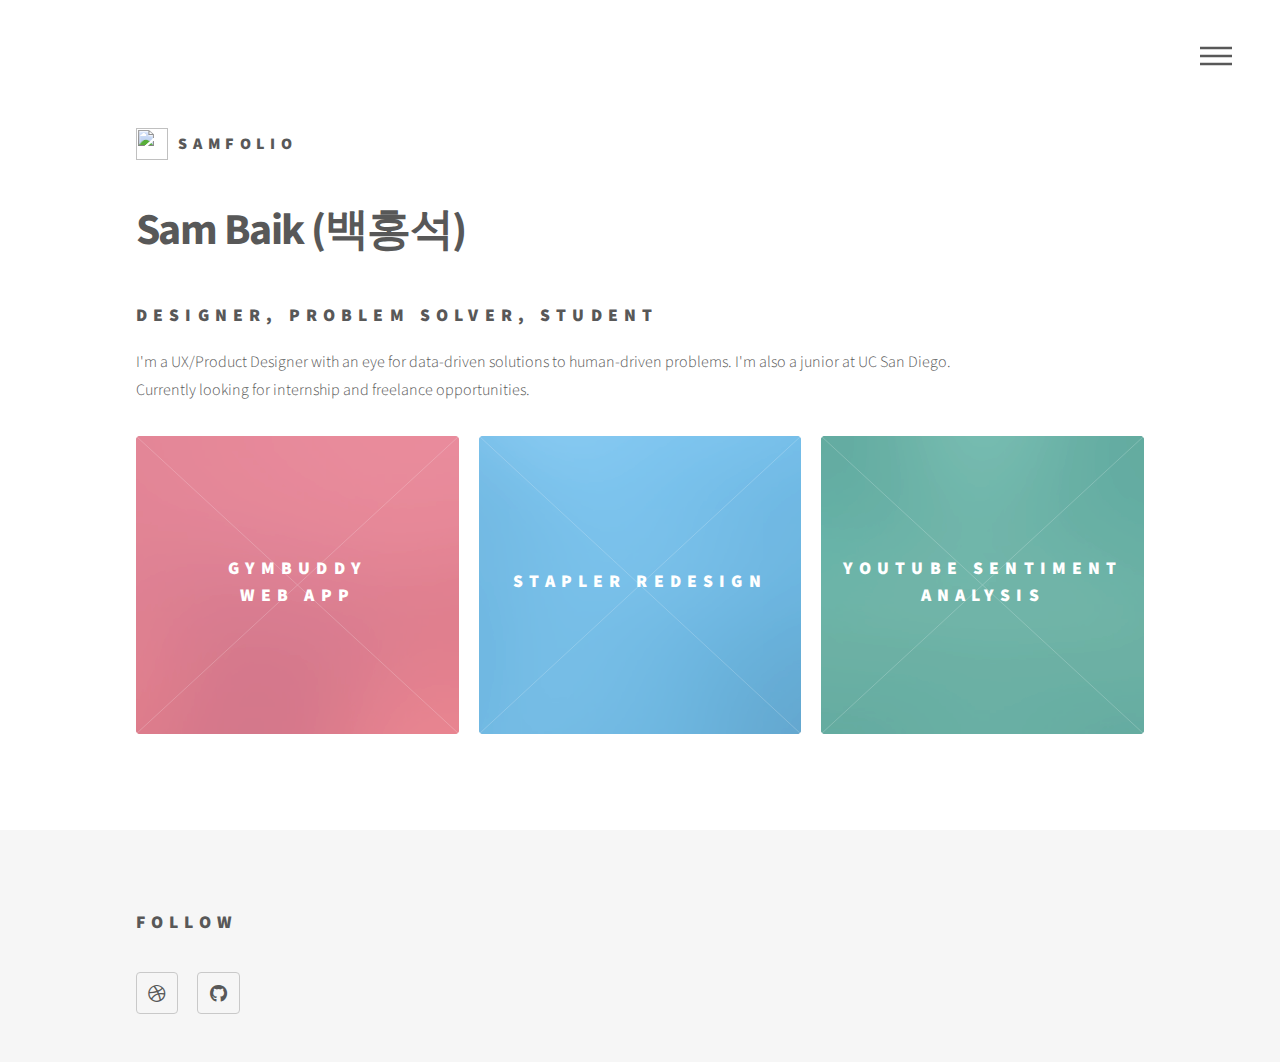
==== commit 8c08f690: "added name, intro, project thumbnails" ====
--- a/index.html
+++ b/index.html
@@ -1,13 +1,15 @@
 <!DOCTYPE HTML>
 <!--
+	Template courtesy of:
 	Phantom by HTML5 UP
 	html5up.net | @ajlkn
 	Free for personal and commercial use under the CCA 3.0 license (html5up.net/license)
 -->
 <html>
 	<head>
-		<title>Phantom by HTML5 UP</title>
+		<title>Samfolio</title>
 		<meta charset="utf-8" />
+		<meta http-equiv='Content-Type' content='text/html; charset=utf-8' />
 		<meta name="viewport" content="width=device-width, initial-scale=1, user-scalable=no" />
 		<link rel="stylesheet" href="assets/css/main.css" />
 		<noscript><link rel="stylesheet" href="assets/css/noscript.css" /></noscript>
@@ -22,7 +24,7 @@
 
 							<!-- Logo -->
 								<a href="index.html" class="logo">
-									<span class="symbol"><img src="images/logo.svg" alt="" /></span><span class="title">Phantom</span>
+									<span class="symbol"><img src="https://img.pokemondb.net/sprites/black-white/anim/normal/mudkip.gif" alt="" /></span><span class="title">Samfolio</span>
 								</a>
 
 							<!-- Nav -->
@@ -40,9 +42,6 @@
 						<h2>Menu</h2>
 						<ul>
 							<li><a href="index.html">Home</a></li>
-							<li><a href="generic.html">Ipsum veroeros</a></li>
-							<li><a href="generic.html">Tempus etiam</a></li>
-							<li><a href="generic.html">Consequat dolor</a></li>
 							<li><a href="elements.html">Elements</a></li>
 						</ul>
 					</nav>
@@ -51,9 +50,10 @@
 					<div id="main">
 						<div class="inner">
 							<header>
-								<h1>This is Phantom, a free, fully responsive site<br />
-								template designed by <a href="http://html5up.net">HTML5 UP</a>.</h1>
-								<p>Etiam quis viverra lorem, in semper lorem. Sed nisl arcu euismod sit amet nisi euismod sed cursus arcu elementum ipsum arcu vivamus quis venenatis orci lorem ipsum et magna feugiat veroeros aliquam. Lorem ipsum dolor sit amet nullam dolore.</p>
+								<h1>Sam Baik (백홍석)</h1>
+								<h2>Designer, Problem Solver, Student</h2>
+								<p>I'm a UX/Product Designer with an eye for data-driven solutions to human-driven problems. I'm also a junior at UC San Diego.<br>
+								Currently looking for internship and freelance opportunities.</p>
 							</header>
 							<section class="tiles">
 								<article class="style1">
@@ -61,9 +61,9 @@
 										<img src="images/pic01.jpg" alt="" />
 									</span>
 									<a href="generic.html">
-										<h2>Magna</h2>
+										<h2>GymBuddy<br>Web App</h2>
 										<div class="content">
-											<p>Sed nisl arcu euismod sit amet nisi lorem etiam dolor veroeros et feugiat.</p>
+											<p>For UCSD Students to connect with a mentor or a buddy at the gym.</p>
 										</div>
 									</a>
 								</article>
@@ -72,9 +72,9 @@
 										<img src="images/pic02.jpg" alt="" />
 									</span>
 									<a href="generic.html">
-										<h2>Lorem</h2>
+										<h2>Stapler Redesign</h2>
 										<div class="content">
-											<p>Sed nisl arcu euismod sit amet nisi lorem etiam dolor veroeros et feugiat.</p>
+											<p>How can an everyday object, the office stapler be improved?</p>
 										</div>
 									</a>
 								</article>
@@ -83,108 +83,9 @@
 										<img src="images/pic03.jpg" alt="" />
 									</span>
 									<a href="generic.html">
-										<h2>Feugiat</h2>
+										<h2>YouTube Sentiment Analysis</h2>
 										<div class="content">
-											<p>Sed nisl arcu euismod sit amet nisi lorem etiam dolor veroeros et feugiat.</p>
-										</div>
-									</a>
-								</article>
-								<article class="style4">
-									<span class="image">
-										<img src="images/pic04.jpg" alt="" />
-									</span>
-									<a href="generic.html">
-										<h2>Tempus</h2>
-										<div class="content">
-											<p>Sed nisl arcu euismod sit amet nisi lorem etiam dolor veroeros et feugiat.</p>
-										</div>
-									</a>
-								</article>
-								<article class="style5">
-									<span class="image">
-										<img src="images/pic05.jpg" alt="" />
-									</span>
-									<a href="generic.html">
-										<h2>Aliquam</h2>
-										<div class="content">
-											<p>Sed nisl arcu euismod sit amet nisi lorem etiam dolor veroeros et feugiat.</p>
-										</div>
-									</a>
-								</article>
-								<article class="style6">
-									<span class="image">
-										<img src="images/pic06.jpg" alt="" />
-									</span>
-									<a href="generic.html">
-										<h2>Veroeros</h2>
-										<div class="content">
-											<p>Sed nisl arcu euismod sit amet nisi lorem etiam dolor veroeros et feugiat.</p>
-										</div>
-									</a>
-								</article>
-								<article class="style2">
-									<span class="image">
-										<img src="images/pic07.jpg" alt="" />
-									</span>
-									<a href="generic.html">
-										<h2>Ipsum</h2>
-										<div class="content">
-											<p>Sed nisl arcu euismod sit amet nisi lorem etiam dolor veroeros et feugiat.</p>
-										</div>
-									</a>
-								</article>
-								<article class="style3">
-									<span class="image">
-										<img src="images/pic08.jpg" alt="" />
-									</span>
-									<a href="generic.html">
-										<h2>Dolor</h2>
-										<div class="content">
-											<p>Sed nisl arcu euismod sit amet nisi lorem etiam dolor veroeros et feugiat.</p>
-										</div>
-									</a>
-								</article>
-								<article class="style1">
-									<span class="image">
-										<img src="images/pic09.jpg" alt="" />
-									</span>
-									<a href="generic.html">
-										<h2>Nullam</h2>
-										<div class="content">
-											<p>Sed nisl arcu euismod sit amet nisi lorem etiam dolor veroeros et feugiat.</p>
-										</div>
-									</a>
-								</article>
-								<article class="style5">
-									<span class="image">
-										<img src="images/pic10.jpg" alt="" />
-									</span>
-									<a href="generic.html">
-										<h2>Ultricies</h2>
-										<div class="content">
-											<p>Sed nisl arcu euismod sit amet nisi lorem etiam dolor veroeros et feugiat.</p>
-										</div>
-									</a>
-								</article>
-								<article class="style6">
-									<span class="image">
-										<img src="images/pic11.jpg" alt="" />
-									</span>
-									<a href="generic.html">
-										<h2>Dictum</h2>
-										<div class="content">
-											<p>Sed nisl arcu euismod sit amet nisi lorem etiam dolor veroeros et feugiat.</p>
-										</div>
-									</a>
-								</article>
-								<article class="style4">
-									<span class="image">
-										<img src="images/pic12.jpg" alt="" />
-									</span>
-									<a href="generic.html">
-										<h2>Pretium</h2>
-										<div class="content">
-											<p>Sed nisl arcu euismod sit amet nisi lorem etiam dolor veroeros et feugiat.</p>
+											<p>What are the differences in sentiment between one category and all the other categories of trending YouTube videos?</p>
 										</div>
 									</a>
 								</article>
@@ -196,40 +97,12 @@
 					<footer id="footer">
 						<div class="inner">
 							<section>
-								<h2>Get in touch</h2>
-								<form method="post" action="#">
-									<div class="fields">
-										<div class="field half">
-											<input type="text" name="name" id="name" placeholder="Name" />
-										</div>
-										<div class="field half">
-											<input type="email" name="email" id="email" placeholder="Email" />
-										</div>
-										<div class="field">
-											<textarea name="message" id="message" placeholder="Message"></textarea>
-										</div>
-									</div>
-									<ul class="actions">
-										<li><input type="submit" value="Send" class="primary" /></li>
-									</ul>
-								</form>
-							</section>
-							<section>
 								<h2>Follow</h2>
 								<ul class="icons">
-									<li><a href="#" class="icon brands style2 fa-twitter"><span class="label">Twitter</span></a></li>
-									<li><a href="#" class="icon brands style2 fa-facebook-f"><span class="label">Facebook</span></a></li>
-									<li><a href="#" class="icon brands style2 fa-instagram"><span class="label">Instagram</span></a></li>
 									<li><a href="#" class="icon brands style2 fa-dribbble"><span class="label">Dribbble</span></a></li>
-									<li><a href="#" class="icon brands style2 fa-github"><span class="label">GitHub</span></a></li>
-									<li><a href="#" class="icon brands style2 fa-500px"><span class="label">500px</span></a></li>
-									<li><a href="#" class="icon solid style2 fa-phone"><span class="label">Phone</span></a></li>
-									<li><a href="#" class="icon solid style2 fa-envelope"><span class="label">Email</span></a></li>
+									<li><a href="https://github.com/baikhsam" class="icon brands style2 fa-github"><span class="label">GitHub</span></a></li>
 								</ul>
 							</section>
-							<ul class="copyright">
-								<li>&copy; Untitled. All rights reserved</li><li>Design: <a href="http://html5up.net">HTML5 UP</a></li>
-							</ul>
 						</div>
 					</footer>
 
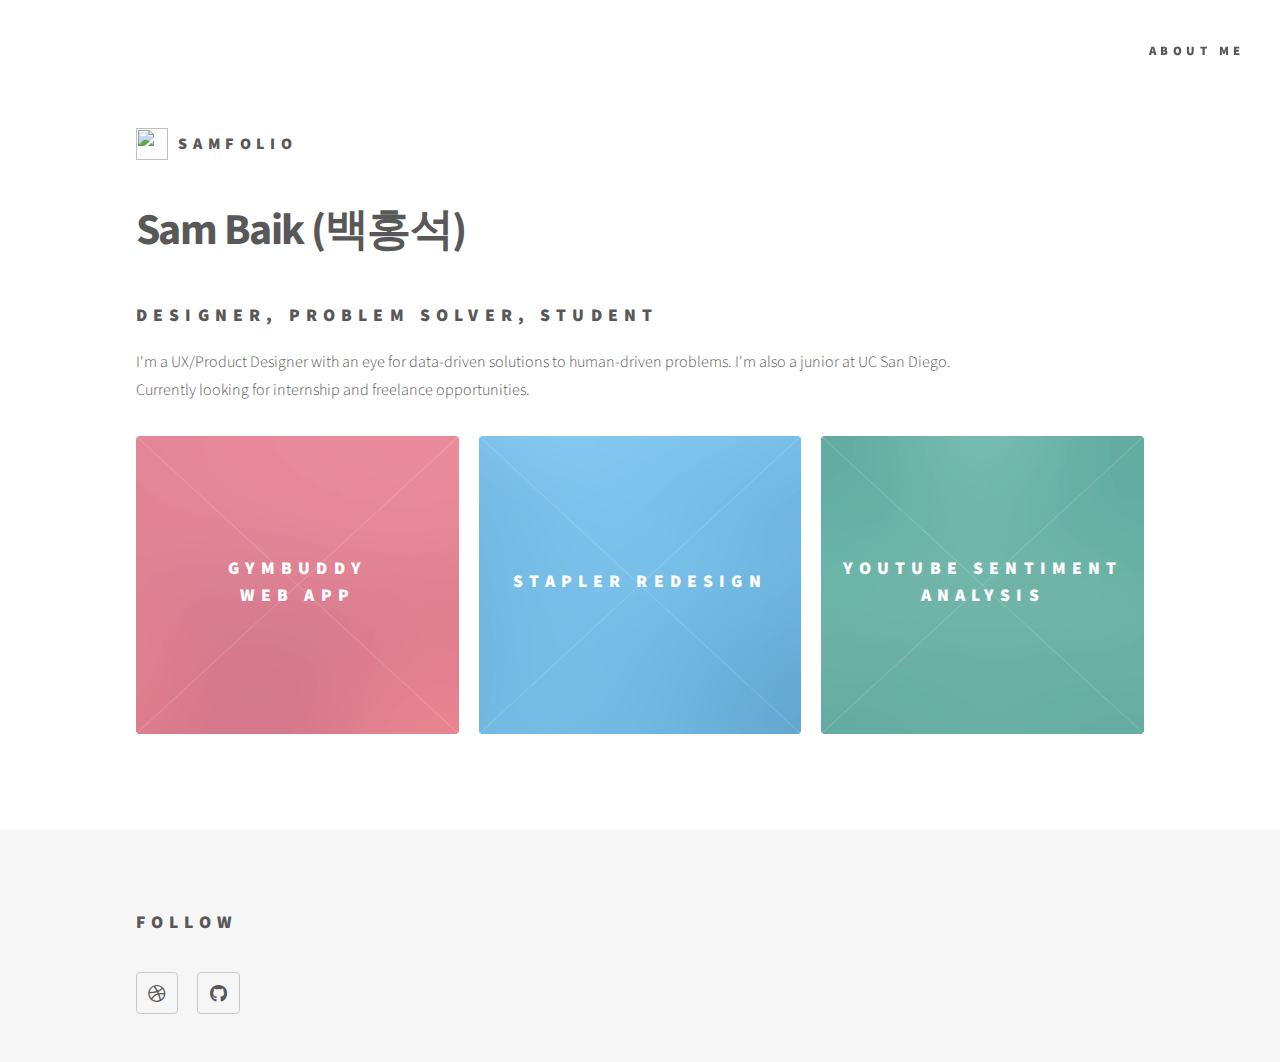
==== commit 816d8027: "added sentiment content" ====
--- a/index.html
+++ b/index.html
@@ -1,10 +1,4 @@
 <!DOCTYPE HTML>
-<!--
-	Template courtesy of:
-	Phantom by HTML5 UP
-	html5up.net | @ajlkn
-	Free for personal and commercial use under the CCA 3.0 license (html5up.net/license)
--->
 <html>
 	<head>
 		<title>Samfolio</title>
@@ -21,30 +15,18 @@
 				<!-- Header -->
 					<header id="header">
 						<div class="inner">
-
 							<!-- Logo -->
 								<a href="index.html" class="logo">
 									<span class="symbol"><img src="https://img.pokemondb.net/sprites/black-white/anim/normal/mudkip.gif" alt="" /></span><span class="title">Samfolio</span>
 								</a>
-
 							<!-- Nav -->
-								<nav>
+								<nav class="links">
 									<ul>
-										<li><a href="#menu">Menu</a></li>
+										<li><a href="about.html">About Me</a></li>
 									</ul>
 								</nav>
-
 						</div>
 					</header>
-
-				<!-- Menu -->
-					<nav id="menu">
-						<h2>Menu</h2>
-						<ul>
-							<li><a href="index.html">Home</a></li>
-							<li><a href="elements.html">Elements</a></li>
-						</ul>
-					</nav>
 
 				<!-- Main -->
 					<div id="main">
@@ -60,7 +42,7 @@
 									<span class="image">
 										<img src="images/pic01.jpg" alt="" />
 									</span>
-									<a href="generic.html">
+									<a href="gymbuddy.html">
 										<h2>GymBuddy<br>Web App</h2>
 										<div class="content">
 											<p>For UCSD Students to connect with a mentor or a buddy at the gym.</p>
@@ -82,7 +64,7 @@
 									<span class="image">
 										<img src="images/pic03.jpg" alt="" />
 									</span>
-									<a href="generic.html">
+									<a href="sentiment.html">
 										<h2>YouTube Sentiment Analysis</h2>
 										<div class="content">
 											<p>What are the differences in sentiment between one category and all the other categories of trending YouTube videos?</p>
--- a/assets/css/main.css
+++ b/assets/css/main.css
@@ -172,6 +172,7 @@
 		line-height: 1.3;
 		margin: 0 0 1em 0;
 		letter-spacing: -0.035em;
+		white-space: nowrap;
 	}
 
 		h1 a {
@@ -2859,9 +2860,21 @@
 					height: 2em;
 				}
 
+		#header .links {
+			-moz-flex: 1;
+			-webkit-flex: 1;
+			-ms-flex: 1;
+			flex: 1;
+			height: inherit;
+			line-height: inherit;
+			
+			overflow: hidden;
+			
+		}
+
 		#header nav {
 			position: fixed;
-			right: 2em;
+			right: 1em;
 			top: 2em;
 			z-index: 10000;
 		}
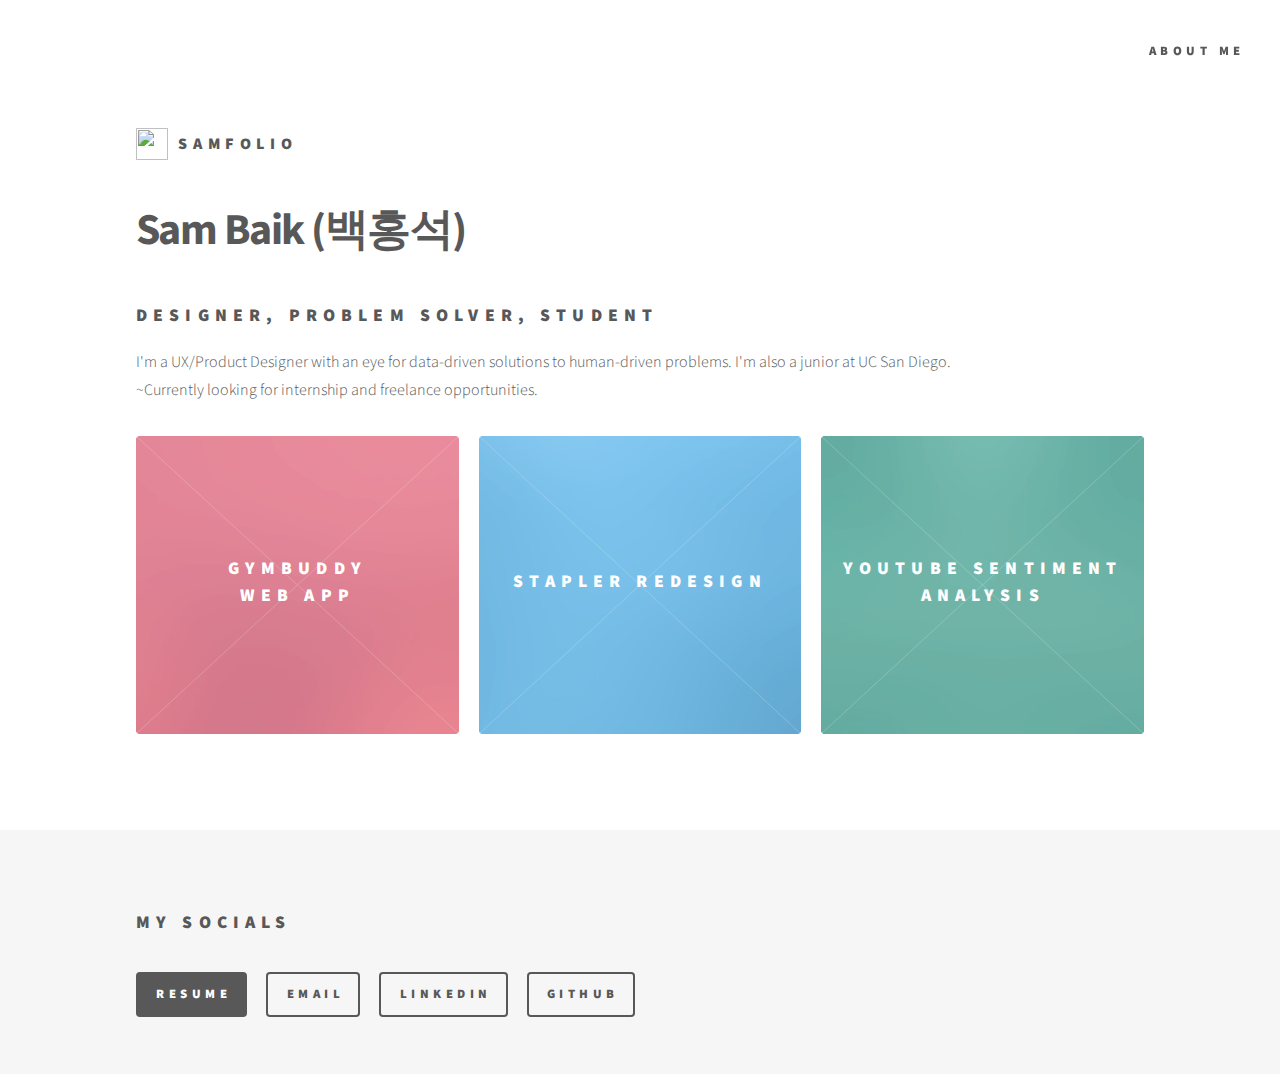
==== commit f5fbf9ae: "added about me, linked case studies to empty pages" ====
--- a/index.html
+++ b/index.html
@@ -1,7 +1,7 @@
 <!DOCTYPE HTML>
 <html>
 	<head>
-		<title>Samfolio</title>
+		<title>Sam Baik's Portfolio</title>
 		<meta charset="utf-8" />
 		<meta http-equiv='Content-Type' content='text/html; charset=utf-8' />
 		<meta name="viewport" content="width=device-width, initial-scale=1, user-scalable=no" />
@@ -35,7 +35,7 @@
 								<h1>Sam Baik (백홍석)</h1>
 								<h2>Designer, Problem Solver, Student</h2>
 								<p>I'm a UX/Product Designer with an eye for data-driven solutions to human-driven problems. I'm also a junior at UC San Diego.<br>
-								Currently looking for internship and freelance opportunities.</p>
+								~Currently looking for internship and freelance opportunities.</p>
 							</header>
 							<section class="tiles">
 								<article class="style1">
@@ -53,10 +53,10 @@
 									<span class="image">
 										<img src="images/pic02.jpg" alt="" />
 									</span>
-									<a href="generic.html">
+									<a href="stapler.html">
 										<h2>Stapler Redesign</h2>
 										<div class="content">
-											<p>How can an everyday object, the office stapler be improved?</p>
+											<p>How can an everyday object, the office stapler, be improved?</p>
 										</div>
 									</a>
 								</article>
@@ -79,10 +79,12 @@
 					<footer id="footer">
 						<div class="inner">
 							<section>
-								<h2>Follow</h2>
+								<h2>My Socials</h2>
 								<ul class="icons">
-									<li><a href="#" class="icon brands style2 fa-dribbble"><span class="label">Dribbble</span></a></li>
-									<li><a href="https://github.com/baikhsam" class="icon brands style2 fa-github"><span class="label">GitHub</span></a></li>
+									<li><a href="#" class="button primary">RESUME</a></li>
+									<li><a href="mailto:hsbaik@ucsd.edu" class="button">Email</a></li>
+									<li><a href="#" class="button">LinkedIn</a></li>
+									<li><a href="https://github.com/baikhsam" class="button">GitHub</a></li>
 								</ul>
 							</section>
 						</div>
